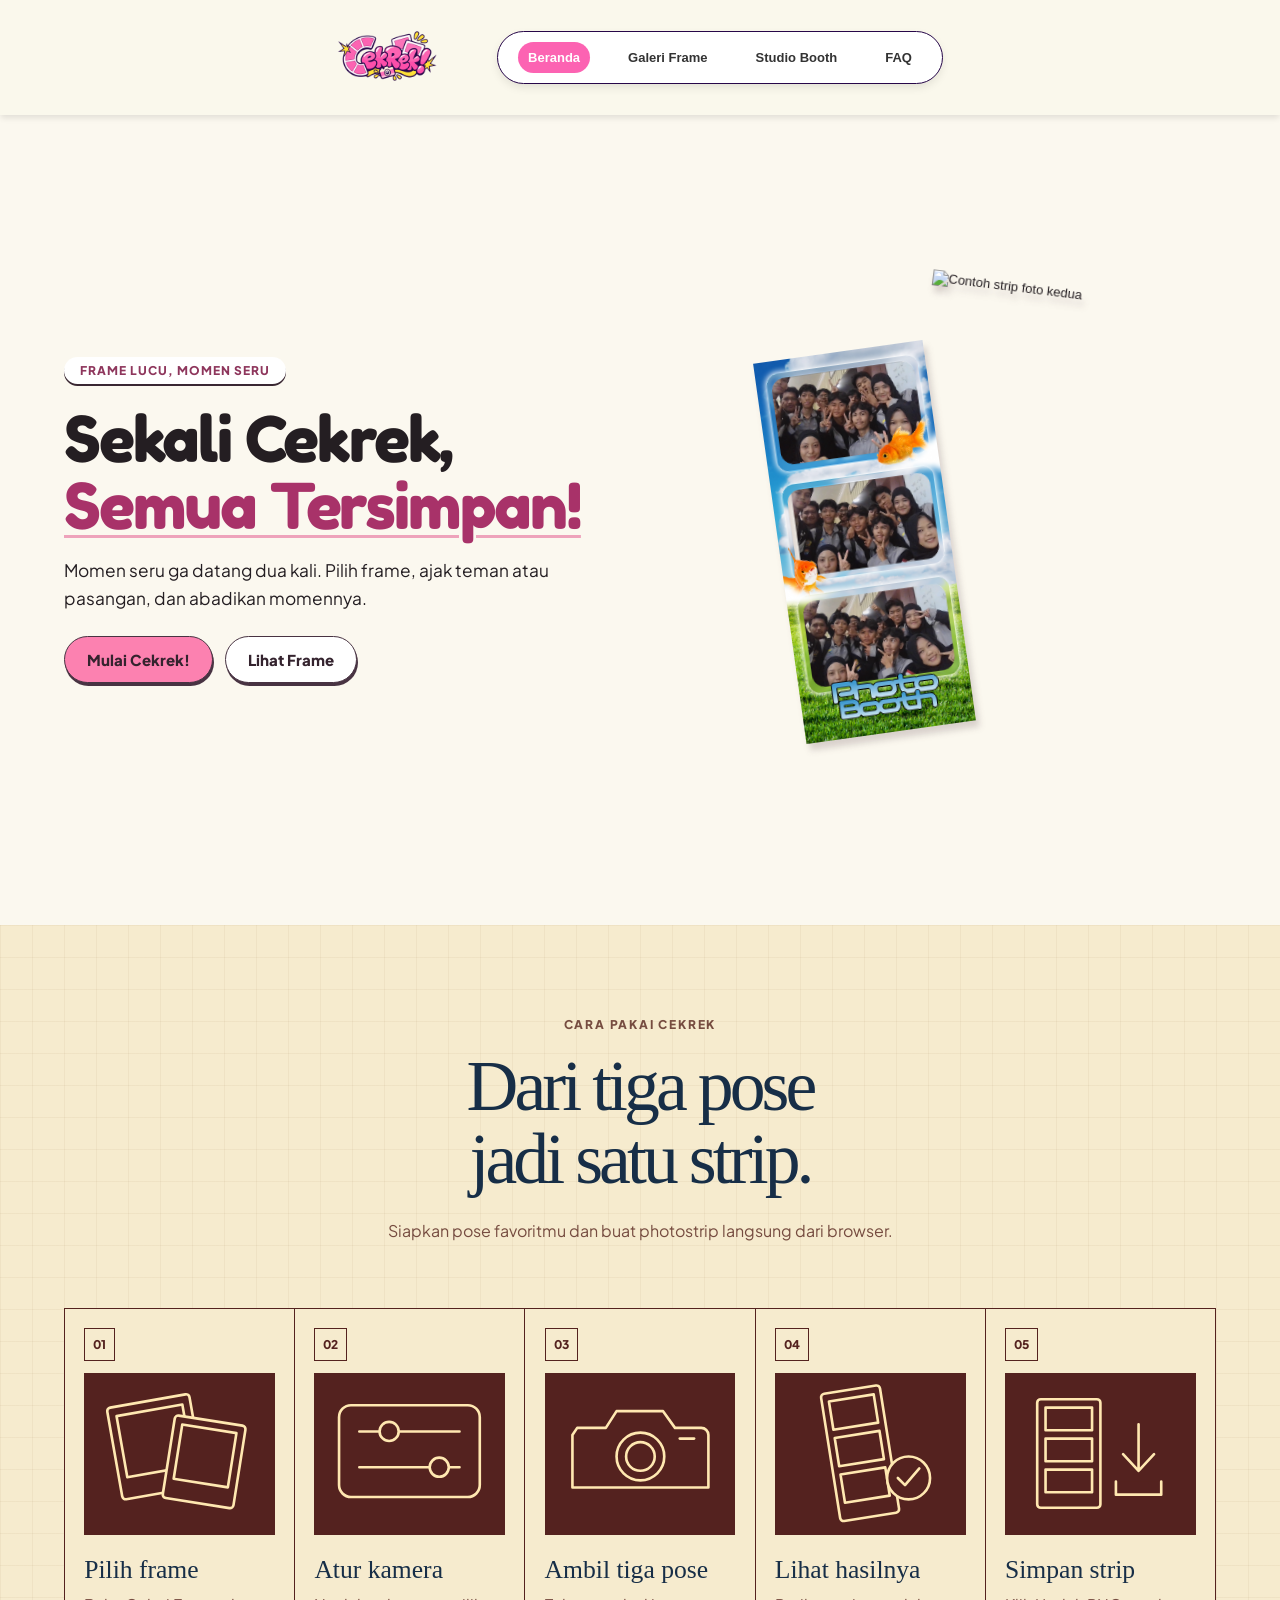
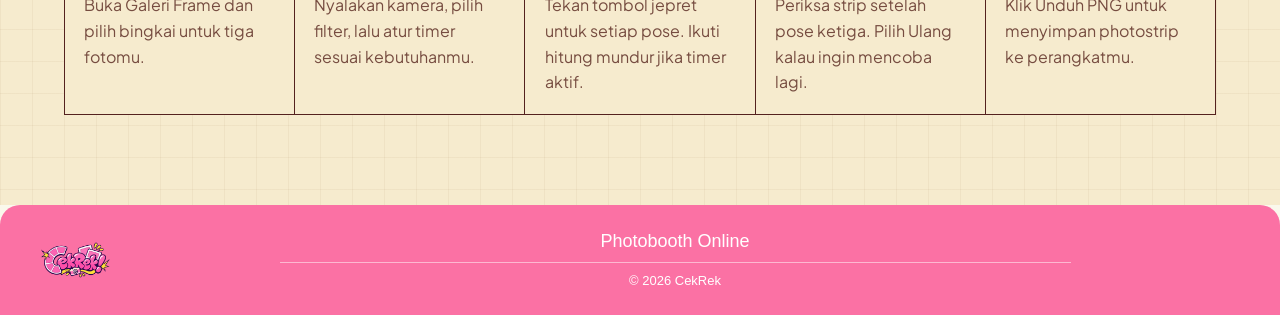
==== index.html @ af201bee "ui frame" ====
<!DOCTYPE html>
<html lang="id">
<head>
  <meta charset="UTF-8">
  <meta name="viewport" content="width=device-width, initial-scale=1">
  <title>CEKREK Studio</title>

  <link rel="stylesheet" href="css/base.css">
  <link rel="stylesheet" href="css/navbar.css">
  <link rel="stylesheet" href="css/landing.css">
  <link rel="stylesheet" href="css/panduan.css">
  <link rel="stylesheet" href="css/galeri-frame.css">
  <link rel="stylesheet" href="css/kamera.css">
  <link rel="stylesheet" href="css/faq.css">

  <script src="js/navbar.js" defer></script>
  <script src="js/galeri-frame.js" defer></script>
  <script src="js/kamera.js" defer></script>
  <script src="js/faq.js" defer></script>
  <link rel="stylesheet" href="css/navigasi.css">
  <script src="js/navigasi.js" defer></script>
</head>
<body>
  
  <!-- NAVBAR START -->
  <nav class="navbar">
    <div class="wrapper">
      <div class="logo">
        <img src="gambar/logoCekRek.png" alt="Logo CekRek">
      </div>

      <button class="menu-toggle" type="button" aria-expanded="false" aria-controls="menu-utama">Menu</button>

      <ul class="nav-menu" id="menu-utama">
        <li><a href="#beranda" class="active">Beranda</a></li>
        <li><a href="#galeri-frame">Galeri Frame</a></li>
        <li><a href="#studio">Studio Booth</a></li>
        <li><a href="#faq">FAQ</a></li>
      </ul>
    </div>
  </nav>
  <!-- NAVBAR END -->

  <!-- HERO / LANDING PAGE SECTION -->
  <div id="beranda" data-layar tabindex="-1">
  <section class="hero" aria-labelledby="judul-beranda">
    <div class="hero-salinan">
      <p class="hero-label">Frame lucu, momen seru</p>
      <h1 id="judul-beranda">Sekali Cekrek,<br><em>Semua Tersimpan!</em></h1>
      <p class="hero-deskripsi">Momen seru ga datang dua kali. Pilih frame, ajak teman atau pasangan, dan abadikan momennya.</p>
      <div class="hero-aksi">
        <a href="#galeri-frame" class="startbutton">Mulai Cekrek!</a>
        <a href="#galeri-frame" class="galeriframe">Lihat Frame</a>
      </div>
    </div>
    <div class="hero-strip">
      <img src="gambar/fotbar.png" alt="Contoh strip foto pertama">
      <img src="gambar/hasil-foto2.png" alt="Contoh strip foto kedua">
    </div>
  </section>

  <section class="panduan" aria-labelledby="judul-panduan">
    <header>
      <p class="label-panduan">Cara pakai CekRek</p>
      <h2 id="judul-panduan">Dari tiga pose<br>jadi satu strip.</h2>
      <p>Siapkan pose favoritmu dan buat photostrip langsung dari browser.</p>
    </header>
    <ol>
        <li>
          <span class="nomor-panduan" aria-hidden="true">01</span>
          <svg viewBox="0 0 160 136" aria-hidden="true" focusable="false"><g><g transform="rotate(-10 65 60)"><rect x="25" y="22" width="70" height="78" rx="3"/><rect x="32" y="30" width="56" height="52"/></g><g transform="rotate(9 104 73)"><rect x="71" y="40" width="60" height="70" rx="3"/><rect x="78" y="47" width="46" height="46"/></g></g></svg>
          <h3>Pilih frame</h3>
          <p>Buka Galeri Frame dan pilih bingkai untuk tiga fotomu.</p>
        </li>
        <li>
          <span class="nomor-panduan" aria-hidden="true">02</span>
          <svg viewBox="0 0 160 136" aria-hidden="true" focusable="false"><g><rect x="21" y="27" width="118" height="77" rx="10"/><path d="M38 49h84M38 79h84"/><circle cx="63" cy="49" r="8"/><circle cx="105" cy="79" r="8"/></g></svg>
          <h3>Atur kamera</h3>
          <p>Nyalakan kamera, pilih filter, lalu atur timer sesuai kebutuhanmu.</p>
        </li>
        <li>
          <span class="nomor-panduan" aria-hidden="true">03</span>
          <svg viewBox="0 0 160 136" aria-hidden="true" focusable="false"><g><path d="M27 46h24l9-14h39l10 14h22a6 6 0 0 1 6 6v44H23V52z"/><circle cx="80" cy="70" r="20"/><circle cx="80" cy="70" r="12"/><path d="M113 55h12"/></g></svg>
          <h3>Ambil tiga pose</h3>
          <p>Tekan tombol jepret untuk setiap pose. Ikuti hitung mundur jika timer aktif.</p>
        </li>
        <li>
          <span class="nomor-panduan" aria-hidden="true">04</span>
          <svg viewBox="0 0 160 136" aria-hidden="true" focusable="false"><g><g transform="rotate(-9 73 65)"><rect x="46" y="13" width="50" height="108" rx="3"/><path d="M52 20h38v24H52z M52 51h38v24H52z M52 82h38v24H52z"/></g><circle cx="112" cy="88" r="18"/><path d="m103 88 6 6 12-14"/></g></svg>
          <h3>Lihat hasilnya</h3>
          <p>Periksa strip setelah pose ketiga. Pilih Ulang kalau ingin mencoba lagi.</p>
        </li>
        <li>
          <span class="nomor-panduan" aria-hidden="true">05</span>
          <svg viewBox="0 0 160 136" aria-hidden="true" focusable="false"><g><rect x="27" y="22" width="53" height="91" rx="3"/><path d="M34 29h39v19H34z M34 55h39v19H34z M34 81h39v19H34z M112 43v38m-13-13 13 14 13-14 M93 91v11h38V91"/></g></svg>
          <h3>Simpan strip</h3>
          <p>Klik Unduh PNG untuk menyimpan photostrip ke perangkatmu.</p>
        </li>
    </ol>
  </section>
  </div>

  <!-- GALERI FRAME SECTION -->
      <section id="galeri-frame" data-layar tabindex="-1" hidden class="galeri-frame-section">
        <div class="container">
          <div class="header">
            <h1>Galeri Frame</h1>
            <p>Satu frame tepat bikin hasil fotomu makin berkesan, pilih dan masuk ke studio yuk!</p>
          </div>

          <div class="grid">
            <div class="card yellow active" data-frame="1" onclick="selectCard(this)">
              <span class="badge-terpilih">&#10003; Terpilih</span>
              <div class="frame-box">
                <img src="gambar/frame1.png" alt="Frame 1">
              </div>
              <div class="info">
                <div class="info-header">
                  <h3>Red Varsity Club</h3>
                  <span class="tag-populer">Populer</span>
                </div>
                <p>Nuansa merah klasik dan emblem varsity.</p>
              </div>
              <button class="btn">Pakai Frame</button>
            </div>

            <div class="card red" data-frame="2" onclick="selectCard(this)">
              <span class="badge-terpilih">&#10003; Terpilih</span>
              <div class="frame-box">
                <img src="gambar/frame2.png" alt="Frame 2">
              </div>
              <div class="info">
                <h3>Gingham Picnic</h3>
                <p>Motif kotak-kotak cokelat warm bergaya piknik yang cozy dan estetik.</p>
              </div>
              <button class="btn">Pakai Frame</button>
            </div>

            <div class="card purple" data-frame="3" onclick="selectCard(this)">
              <span class="badge-terpilih">&#10003; Terpilih</span>
              <div class="frame-box">
                <img src="gambar/frame3.png" alt="Frame 3">
              </div>
              <div class="info">
                <h3>SRIWIJAYA 2026</h3>
                <p>Strip ungu pastel dari SRIFOTON 2026</p>
              </div>
              <button class="btn">Pakai Frame</button>
            </div>

            <div class="card green" data-frame="4" onclick="selectCard(this)">
              <span class="badge-terpilih">&#10003; Terpilih</span>
              <div class="frame-box">
                <img src="gambar/frame4.png" alt="Frame 4">
              </div>
              <div class="info">
                <h3>Sunny Goldfish Booth</h3>
                <p>Gradasi biru langit cerah yang segar serta cheerful.</p>
              </div>
              <button class="btn">Pakai Frame</button>
            </div>

            <div class="card red" data-frame="5" onclick="selectCard(this)">
              <span class="badge-terpilih">&#10003; Terpilih</span>
              <div class="frame-box">
                <img src="gambar/framee5.png" alt="Frame 5">
              </div>
              <div class="info">
                <div class="info-header">
                  <h3>Velvet Leopard Strip</h3>
                </div>
                <p>Pola leopard cokelat berani dengan bingkai oval klasik untuk hasil foto bold dan standout.</p>
              </div>
              <button class="btn">Pakai Frame</button>
            </div>

            <div class="card purple" data-frame="6" onclick="selectCard(this)">
              <span class="badge-terpilih">&#10003; Terpilih</span>
              <div class="frame-box">
                <img src="gambar/framee6.png" alt="Frame 6">
              </div>
              <div class="info">
                <h3>Hibachi Mana Pastel</h3>
                <p>Aksen kuning lembut, checker tipis, dan ilustrasi karakter chibi yang manis untuk momen santai.</p>
              </div>
              <button class="btn">Pakai Frame</button>
            </div>

          </div> <!-- Penutup div.grid -->
        </div>
      </section>

  <!-- STUDIO KAMERA SECTION -->
  <main id="studio" data-layar tabindex="-1" hidden>
    <header class="studio-heading">
      <p class="label-studio">Tentang studio</p>
      <h1>Coba studio PhotoBooth</h1>
      <p>Pilih filter dan coba kamera langsung di sini.</p>
    </header>
    <header class="judul-hasil" hidden><h1>Hasil fotomu</h1></header>
    <section class="studio-card" aria-label="Studio kamera">
      <div class="studio-body">
        <div class="studio-kamera">
          <div class="area-kamera">
            <span id="status-live">STANDBY</span>
            <span class="sudut-lensa" aria-hidden="true"></span>
            <video id="kamera" aria-label="Pratinjau kamera" autoplay muted playsinline hidden></video>
            <span id="pose">Pose 1 / 3</span>
            <output id="hitung" aria-live="assertive"></output>
            <button id="nyalakan" type="button">Nyalakan Kamera</button>
          </div>
          <div class="kontrol" role="group" aria-label="Kontrol kamera">
            <div class="alat-kiri">
              <label>Filter<select id="filter"><option value="none">Original</option><option value="grayscale(1)">Monokrom</option><option value="sepia(1)">Sepia</option><option value="contrast(1.3)">Kontras</option></select></label>
              <button type="button" id="stiker" aria-pressed="false">Stiker</button>
              <button type="button" id="buka-hasil" disabled>Hasil</button>
            </div>
            <button id="jepret" type="button" aria-label="Ambil foto" title="Ambil foto" disabled></button>
            <div class="alat-kanan">
              <button id="kilat" aria-pressed="false">Flash</button>
              <label>Timer<select id="timer"><option value="0">Mati</option><option value="1">1 dtk</option><option value="3" selected>3 dtk</option><option value="5">5 dtk</option></select></label>
              <button id="cermin" aria-pressed="true">Cermin</button>
            </div>
          </div>
          <p id="pesan" role="status">Nyalakan kamera untuk mulai foto.</p>
        </div>
        <aside class="pilihan-frame">
          <p>Frame terpilih <strong id="nama-frame">Frame 1</strong></p>
          <canvas id="hasil" width="734" height="1800" role="img" aria-label="Pratinjau strip"></canvas>
          <a href="#tinjau" id="lihat-hasil" hidden>Lihat hasil</a>
          <button id="ulang" type="button" disabled>Ulang</button>
          <button id="unduh" type="button" disabled>Unduh PNG</button>
        </aside>
      </div>
    </section>
  </main>

  <!-- FAQ -->
  <section class="faq" id="faq" data-layar tabindex="-1" hidden>
    <h2>FAQ</h2>

    <div class="item">
      <button class="pertanyaan">1. Apa itu CekRek?<span class="panah"></span></button>
      <p class="jawaban">CekRek itu website photobooth online yang bikin kamu bisa foto seru langsung dari browser, tanpa perlu antre di booth. Tinggal pilih frame favoritmu, cekrek, dan hasilnya siap diunduh. Cocok buat foto bareng teman, sahabat, atau sekadar gaya sendirian!</p>
    </div>

    <div class="item">
      <button class="pertanyaan">2. Bagaimana cara menggunakan CekRek?<span class="panah"></span></button>
      <p class="jawaban">Gampang banget! Pilih frame yang kamu suka, klik tombol nyalakan kamera, lalu izinkan akses kamera di browser. Setelah itu jepret 3 foto satu per satu dengan pose terbaikmu. Kalau sudah puas, tinggal unduh hasilnya sebagai gambar PNG. Kalau kurang cocok, kamu bisa foto ulang sepuasnya!</p>
    </div>

    <div class="item">
      <button class="pertanyaan">3. Apakah CekRek gratis?<span class="panah"></span></button>
      <p class="jawaban">Gratis! Kamu bebas foto sebanyak yang kamu mau tanpa biaya apa pun dan tanpa perlu daftar akun. Jadi tidak perlu khawatir soal kuota jepretan, silakan berkreasi sepuasnya!</p>
    </div>

    <div class="item">
      <button class="pertanyaan">4. Apakah saya perlu menginstal aplikasi untuk menggunakan CekRek?<span class="panah"></span></button>
      <p class="jawaban">Gak perlu sama sekali! CekRek langsung jalan lewat browser di laptop maupun HP, jadi tinggal buka websitenya dan langsung foto. Hemat memori dan praktis! Pastikan saja kameramu aktif dan browsernya mengizinkan akses kamera.</p>
    </div>
  </section>
  <!-- FAQ END -->

  <!-- FOOTER -->
  <footer class="footer">
    <img src="gambar/logoCekRek.png" alt="Logo CekRek" class="footer-logo">
    <div class="tengah">
      <p class="tagline">Photobooth Online</p>
      <hr>
      <p class="copy">&copy; 2026 CekRek</p>
    </div>
  </footer>

</body>
</html>
---- css/base.css ----
@font-face { font-family: Fredoka; src: url('../assets/fredoka-one.ttf'); }
@font-face { font-family: Jakarta; src: url('../assets/jakarta-400.ttf'); }
@font-face { font-family: Jakarta; src: url('../assets/jakarta-800.ttf'); font-weight: 800; }

:root {
  --font-sans: "Plus Jakarta Sans", sans-serif;  
  --font-display: "Fredoka", cursive;            
  --color-cream: #faf8ec;                      
  --color-pink: #fb71a4;                        
  --color-pink-dark: #e8508a;                    
  --color-pink-soft: #fff0f6;                    
  --color-plum: #7a3e53;                        
  --color-ink: #222222;                          
  --color-white: #ffffff;
  --color-yellow: #f5da69;
}

* { box-sizing: border-box; }
body { margin: 0; background: var(--color-cream); color: #222; font-family: Jakarta, Arial, sans-serif; }
---- css/navbar.css ----
* {
    margin: 0;
    padding: 0;
    box-sizing: border-box;
    font-family: 'Plus Jakarta Sans', sans-serif;
    font-size: 13px;
}
html {
    scroll-behavior: smooth;
}

body {
    width: 100%;
}

.wrapper {
    max-width: 1100px;
    margin: 0 auto;
    display: flex;
    justify-content: center;
    align-items: center;
    padding-left: 20px;
    padding-right: 20px;
}

.navbar {
    width: 100%;
    background-color: var(--color-cream);
    position: sticky;
    top: 0;
    z-index: 1000;
    box-shadow: 0px 4px 6px -1px rgba(0,0,0,0.1);
    padding: 6px 0;
}

.logo img {
    width: 100px;
    height: auto;
    object-fit: contain;
}

.nav-menu {
    display: flex;
    list-style: none;
    align-items: center;
    gap: 28px;
    background-color: #ffffff;
    padding: 10px 20px;
    margin-left: 60px;
    border-radius: 50px;
    box-shadow: 0px 4px 10px -1px rgba(0,0,0,0.1);
    border: 1px solid #270749;
}

.nav-menu li a {
    text-decoration: none;
    color: #333;
    font-weight: bold;
    white-space: nowrap;
    display: inline-block;
    text-align: center;
    padding: 8px 10px;
    border-radius: 50px;
    background-color: transparent;
    transition: background-color 0.3s ease, color 0.3s ease;
}

.nav-menu li a:hover {
    background-color: #fdd5db;
    color: #fc63b2;
}

.nav-menu li a.active {
    background-color: #fc63b2;
    color: #ffffff;
}
.menu-toggle {
    display: none;
    cursor: pointer;
    font-weight: bold;
    color: #333;
    background-color: #ffffff;
    padding: 10px 20px;
    border-radius: 50px;
    box-shadow: 0px 4px 10px -1px rgba(0,0,0,0.1);
    border: 1px solid #270749;
}

@media screen and (max-width: 850px) {
    .menu-toggle {
        display: block;
    }

    .nav-menu {
        display: none;
        flex-direction: column;
        position: absolute;
        top: 100%;
        width: 100%;
        background-color: #FAF8EC;
        padding: 20px;
        margin-left: 0;
        box-shadow: 0px 4px 10px -1px rgba(0,0,0,0.1);
        text-align: center;
        gap: 15px;
    }

    .nav-menu.active {
        display: flex;
    }
}
---- css/landing.css ----
.hero {
  display: grid;
  grid-template-columns: minmax(0, 1.25fr) minmax(0, 1fr);
  align-items: center;
  gap: clamp(20px, 3vw, 52px);
  min-height: calc(100svh - 90px);
  padding: clamp(32px, 5vw, 72px) max(5vw, calc((100% - 1280px) / 2));
  background: #fbf8ef;
  color: #241e22;
  overflow: hidden;
}
.hero-label {
  display: inline-block;
  padding: 6px 16px;
  background: white;
  color: #8e365c;
  border-radius: 20px;
  box-shadow: 0 2px #392732;
  font: 800 12px Jakarta, sans-serif;
  text-transform: uppercase;
  letter-spacing: 1px;
}
#judul-beranda {
  margin: 22px 0 16px;
  font: 400 clamp(38px, 4.9vw, 76px)/1.08 Fredoka, sans-serif;
  letter-spacing: -.035em;
}
#judul-beranda em {
  font: inherit;
  color: #a83269;
  text-decoration: underline #eea3bb 3px;
  text-underline-offset: .1em;
}
.hero-deskripsi { max-width: 41ch; font: 400 clamp(16px, 1.35vw, 20px)/1.6 Jakarta, sans-serif; }
.hero-aksi { display: flex; flex-wrap: wrap; gap: 12px; margin-top: 24px; }
.hero-aksi a {
  text-decoration: none; color: #34232e; font: 800 15px Jakarta, sans-serif;
  padding: 13px 22px; background: white; border: 1px solid #483342;
  border-radius: 24px; box-shadow: 1px 3px #483342;
}
.hero-aksi .startbutton { background: #fc81b0; }
.hero-aksi a:hover { transform: translateY(-2px); }
.hero-strip { position: relative; width: 100%; height: clamp(330px, 39vw, 550px); }
.hero-strip img {
  position: absolute; object-fit: contain;
  filter: drop-shadow(3px 7px 3px #47283730);
}
.hero-strip img:first-child { width: 52%; height: 77%; top: 16%; left: 3%; transform: rotate(-8deg); }
.hero-strip img:last-child { width: 58%; height: 94%; top: 3%; left: 37%; transform: rotate(7deg); }
@media (max-width: 720px) {
  .hero { grid-template-columns: 1fr; min-height: auto; padding: 36px 6vw 28px; }
  .hero-strip { justify-self: center; max-width: 390px; height: clamp(265px, 68vw, 350px); }
}
---- css/panduan.css ----
.panduan {
    --kertas: #f6ebce;
    --tinta: #54221f;

    color: #172e47;
    background-color: var(--kertas);
    background-image:
        linear-gradient(#82633010 1px, transparent 1px),
        linear-gradient(90deg, #82633010 1px, transparent 1px);
    background-size: 32px 32px;
    padding: clamp(48px, 7vw, 100px) max(5vw, calc((100% - 1320px) / 2));
}

.panduan header {
    max-width: 670px;
    margin: 0 auto clamp(36px, 5vw, 72px);
    text-align: center;
}

.panduan p {
    font: 400 16px/1.6 Jakarta, sans-serif;
    color: #764c40;
}

.panduan .label-panduan {
    font-size: 12px;
    font-weight: 800;
    letter-spacing: .15em;
    text-transform: uppercase;
}

.panduan h2,
.panduan h3 {
    font-family: Georgia, serif;
    font-weight: 400;
}

.panduan h2 {
    font-size: clamp(44px, 5.6vw, 84px);
    line-height: 1.02;
    letter-spacing: -.055em;
    margin: 16px 0 22px;
}

.panduan ol {
    list-style: none;
    display: grid;
    grid-template-columns: repeat(5, minmax(0, 1fr));
    gap: 1px;
    border: 1px solid var(--tinta);
    background: var(--tinta);
}

.panduan li {
    min-width: 0;
    padding: clamp(14px, 1.5vw, 24px);
    background: var(--kertas);
}

.nomor-panduan {
    display: inline-block;
    padding: 8px;
    border: 1px solid var(--tinta);
    color: var(--tinta);
    font: 800 12px Jakarta, sans-serif;
}

.panduan svg {
    display: block;
    width: 100%;
    margin: 12px 0 20px;
    background: var(--tinta);
}

.panduan svg g {
    fill: var(--tinta);
    stroke: #ffe8b1;
    stroke-width: 2.2;
    stroke-linejoin: round;
    stroke-linecap: round;
}

.panduan h3 {
    font-size: clamp(22px, 2vw, 30px);
    line-height: 1.15;
    margin-bottom: 8px;
}


/* ========================================
   RESPONSIVE TABLET
======================================== */

@media (max-width: 900px) {
    .panduan ol {
        grid-template-columns: repeat(2, minmax(0, 1fr));
        background: transparent;
        border: 0;
        gap: 12px;
    }

    .panduan li {
        border: 1px solid var(--tinta);
    }
}


/* ========================================
   RESPONSIVE MOBILE
======================================== */

@media (max-width: 540px) {
    .panduan ol {
        grid-template-columns: 1fr;
    }

    .panduan li {
        display: grid;
        grid-template-columns: 84px 1fr;
        column-gap: 15px;
        align-content: start;
    }

    .panduan svg {
        grid-column: 1;
        grid-row: 1 / 4;
        align-self: center;
        margin: 0;
    }

    .panduan li > :not(svg) {
        grid-column: 2;
    }

    .nomor-panduan {
        justify-self: start;
        margin-bottom: 6px;
        padding: 3px 6px;
    }
}
---- css/galeri-frame.css ----
.galeri-frame-section {
  background-color: #f8f9fa;
  padding: 40px 20px;
  margin-top: 50px;
  border-top: 2px dashed #ddd;
  font-family: 'Plus Jakarta Sans', 'Inter', system-ui, -apple-system, sans-serif;
}

.galeri-frame-section .container {
  max-width: 1200px;
  margin: 0 auto;
  background: #ffffff;
  padding: 24px;
  border-radius: 16px;
  position: relative;
  text-align: left;
}

.galeri-frame-section .header h1 {
  font-size: 24px;
  margin-bottom: 8px;
  color: #111;
  font-family: 'Plus Jakarta Sans', 'Inter', system-ui, -apple-system, sans-serif;
  font-weight: 800;
  letter-spacing: -0.02em;
}

.galeri-frame-section .header p {
  color: #666;
  margin-bottom: 24px;
  font-size: 14px;
  font-family: 'Plus Jakarta Sans', 'Inter', system-ui, -apple-system, sans-serif;
  font-weight: 400;
}

.galeri-frame-section .grid {
  display: grid;
  grid-template-columns: repeat(auto-fit, minmax(240px, 1fr));
  gap: 20px;
}

.galeri-frame-section .card {
  border-radius: 16px;
  padding: 16px;
  position: relative;
  display: flex;
  flex-direction: column;
  align-items: center;
  border: 2px solid transparent;
  transition: all 0.2s ease;
}

.galeri-frame-section .card.yellow { background-color: #fffde7; }
.galeri-frame-section .card.purple { background-color: #f3e5f5; }
.galeri-frame-section .card.green  { background-color: #e8f5e9; }
.galeri-frame-section .card.red    { background-color: #ffe1ca; }

.galeri-frame-section .card.active {
  border-color: #fbc02d;
}

.galeri-frame-section .badge-terpilih {
  position: absolute;
  top: 12px;
  left: 12px;
  background: #fbc02d;
  color: #000;
  font-size: 11px;
  font-weight: 700;
  font-family: 'Plus Jakarta Sans', 'Inter', system-ui, -apple-system, sans-serif;
  padding: 4px 8px;
  border-radius: 12px;
  display: none;
}

.galeri-frame-section .card.active .badge-terpilih {
  display: block;
}

.galeri-frame-section .frame-box {
  width: 140px;
  height: 180px;
  background: #fff;
  border-radius: 8px;
  box-shadow: 0 4px 10px rgba(0,0,0,0.1);
  margin: 30px 0 20px 0;
  padding: 10px;
  display: flex;
  flex-direction: column;
  align-items: center;
  justify-content: center;
}

.galeri-frame-section .frame-box img {
  width: 100%;
  height: 100%;
  object-fit: contain;
  display: block;
}

.galeri-frame-section .preview-grid-2x2 {
  display: grid;
  grid-template-columns: 1fr 1fr;
  gap: 4px;
  width: 100%;
  height: 100%;
  font-family: 'Plus Jakarta Sans', 'Inter', system-ui, -apple-system, sans-serif;
}
.galeri-frame-section .preview-grid-2x2 div {
  background: #222;
  color: #fff;
  display: flex;
  align-items: center;
  justify-content: center;
  font-size: 12px;
  border-radius: 2px;
}

.galeri-frame-section .preview-grid-2cut {
  display: flex;
  flex-direction: column;
  gap: 6px;
  width: 100%;
  height: 100%;
  font-family: 'Plus Jakarta Sans', 'Inter', system-ui, -apple-system, sans-serif;
}
.galeri-frame-section .preview-grid-2cut div {
  background: #222;
  color: #fff;
  flex: 1;
  display: flex;
  align-items: center;
  justify-content: center;
  font-size: 10px;
  border-radius: 2px;
}

.galeri-frame-section .preview-grid-strip {
  display: flex;
  flex-direction: column;
  gap: 3px;
  width: 70%;
  height: 100%;
  font-family: 'Plus Jakarta Sans', 'Inter', system-ui, -apple-system, sans-serif;
}
.galeri-frame-section .preview-grid-strip div {
  background: #222;
  color: #fff;
  flex: 1;
  display: flex;
  align-items: center;
  justify-content: center;
  font-size: 10px;
  border-radius: 2px;
}

.galeri-frame-section .preview-grid-1cut {
  width: 100%;
  height: 100%;
  background: #222;
  color: #fff;
  display: flex;
  align-items: center;
  justify-content: center;
  font-size: 12px;
  border-radius: 2px;
  font-family: 'Plus Jakarta Sans', 'Inter', system-ui, -apple-system, sans-serif;
}

.galeri-frame-section .info {
  width: 100%;
  margin-bottom: 16px;
}

.galeri-frame-section .info-header {
  display: flex;
  justify-content: space-between;
  align-items: center;
}

.galeri-frame-section .info h3 {
  font-size: 16px;
  color: #111;
  margin: 0;
  font-family: 'Plus Jakarta Sans', 'Inter', system-ui, -apple-system, sans-serif;
  font-weight: 700;
}

.galeri-frame-section .tag-populer {
  background: #fff3cd;
  color: #856404;
  font-size: 10px;
  padding: 2px 6px;
  border-radius: 4px;
  font-weight: 700;
  font-family: 'Plus Jakarta Sans', 'Inter', system-ui, -apple-system, sans-serif;
}

.galeri-frame-section .info p {
  font-size: 12px;
  color: #666;
  margin: 4px 0 0 0;
  font-family: 'Plus Jakarta Sans', 'Inter', system-ui, -apple-system, sans-serif;
  font-weight: 400;
}

.galeri-frame-section .btn {
  width: 100%;
  padding: 10px 0;
  border-radius: 20px;
  border: 1px solid #ccc;
  background: #fff;
  font-weight: 700;
  cursor: pointer;
  font-size: 13px;
  color: #111;
  font-family: 'Plus Jakarta Sans', 'Inter', system-ui, -apple-system, sans-serif;
}

.galeri-frame-section .card.active .btn {
  background: #fbc02d;
  border-color: #fbc02d;
  color: #000;
}
---- css/kamera.css ----
#studio {
    padding: 26px clamp(14px, 4vw, 64px) 48px;
    color: #48283a;
    background: repeating-linear-gradient(
        90deg,
        var(--color-cream, #faf8ec) 0 28px,
        #f3efd9 28px 56px
    );
    font-family: Jakarta, sans-serif;
}

#studio :is(button, select, label, a) {
    font-family: inherit;
}

#studio button:enabled,
#studio select {
    cursor: pointer;
}

.studio-heading,
.judul-hasil {
    text-align: center;
    margin-bottom: 22px;
}

.studio-heading h1,
.judul-hasil h1 {
    font: 400 clamp(26px, 4vw, 40px) Fredoka, sans-serif;
}

.studio-card {
    max-width: 1280px;
    margin: auto;
}

.studio-body {
    display: grid;
    grid-template-columns: minmax(0, 1fr) clamp(265px, 25vw, 330px);
    gap: 24px;
    align-items: start;
}

.studio-kamera,
.pilihan-frame {
    background: white;
    border: 2px solid #efdfd7;
    border-radius: 26px;
    padding: clamp(14px, 2vw, 24px);
    box-shadow: 0 6px 0 #efdcd2;
}

.area-kamera {
    position: relative;
    isolation: isolate;
    display: grid;
    place-content: center;
    justify-items: center;
    overflow: hidden;
    aspect-ratio: 16 / 10;
    border-radius: 18px;
    background: #d3cecd;
}

.kamera-idle {
    width: clamp(60px, 14vw, 155px);
    max-height: 16vh;
    object-fit: contain;
    margin-bottom: 12px;
}

#kamera {
    position: absolute;
    inset: 0;
    width: 100%;
    height: 100%;
    object-fit: cover;
    transform: scaleX(-1);
}

#pose {
    position: absolute;
    left: 12px;
    top: 12px;
    color: white;
    background: #462c37;
    border-radius: 20px;
    padding: 6px 12px;
    font-weight: bold;
}

#hitung {
    position: absolute;
    inset: 0;
    display: grid;
    place-items: center;
    color: white;
    text-shadow: 0 2px 12px #422;
    font: 400 clamp(48px, 10vw, 110px) Fredoka, sans-serif;
    pointer-events: none;
}

.area-kamera.flash::after {
    content: '';
    position: absolute;
    inset: 0;
    background: white;
    pointer-events: none;
}

#nyalakan {
    position: relative;
    padding: 12px 22px;
    border-radius: 28px;
    border: 2px solid white;
    background: #ae315e;
    color: white;
    font-weight: 800;
}

.kontrol {
    display: flex;
    justify-content: center;
    flex-wrap: wrap;
    gap: 10px;
    align-items: center;
    margin: 18px auto 12px;
}

.kontrol label {
    display: grid;
    gap: 3px;
    color: #77374f;
    font-size: 12px;
    font-weight: bold;
}

.kontrol select,
.kontrol button,
.pilihan-frame button {
    border: 1px solid #dabec8;
    background: #fffaf7;
    color: #4f293b;
    border-radius: 12px;
    padding: 9px 10px;
}

.kontrol [aria-pressed="true"] {
    background: #ffe4ef;
    border: 2px solid #b63867;
}

#jepret {
    width: 62px;
    height: 62px;
    padding: 0;
    background: #f45e99;
    border: 5px solid white;
    border-radius: 50%;
    box-shadow: 0 0 0 2px #d04a80;
}

#studio button:disabled {
    opacity: .5;
}

#pesan {
    text-align: center;
    color: #774359;
}

.pilihan-frame {
    display: grid;
    grid-template-columns: 1fr 1fr;
    gap: 12px;
}

.pilihan-frame :is(h2, p, canvas, a) {
    grid-column: 1 / -1;
}

.pilihan-frame h2 {
    font: 400 24px Fredoka, sans-serif;
}

#nama-frame {
    color: #943454;
}

#hasil {
    justify-self: center;
    height: 165px;
    max-width: 100%;
    object-fit: contain;
}

@media (max-width: 850px) {
    .studio-body {
        grid-template-columns: 1fr;
    }

    .studio-kamera,
    .pilihan-frame {
        min-width: 0;
    }
}


/* ========================================
   VIEWFINDER DAN KONTROL KAMERA
======================================== */

.studio-kamera {
    padding: 0;
    border: 0;
    box-shadow: none;
    background: transparent;
}

.area-kamera {
    aspect-ratio: 16 / 9;
    border: 4px solid white;
    border-radius: 32px;
    background: #d3cecd;
    box-shadow: 0 15px 35px #0000000f;
}

#nyalakan {
    background: #f3649c;
    padding: 16px 30px;
}

#status-live,
#pose {
    position: absolute;
    z-index: 1;
    top: 23px;
    padding: 6px 12px;
    border-radius: 22px;
    color: white;
    font-weight: bold;
}

#status-live {
    left: 23px;
    background: #0009;
}

#pose {
    left: auto;
    right: 23px;
    background: #a93865;
}

.sudut-lensa {
    position: absolute;
    z-index: 1;
    inset: 15px;
    pointer-events: none;

    --garis: linear-gradient(white, white);

    background:
        var(--garis) left top,
        var(--garis) right top,
        var(--garis) left bottom,
        var(--garis) right bottom,
        var(--garis) left top,
        var(--garis) right top,
        var(--garis) left bottom,
        var(--garis) right bottom;

    background-size:
        23px 3px,
        23px 3px,
        23px 3px,
        23px 3px,
        3px 23px,
        3px 23px,
        3px 23px,
        3px 23px;

    background-repeat: no-repeat;
}

.kontrol {
    display: grid;
    grid-template-columns: 1fr 82px 1fr;
    gap: 12px;
}

.alat-kiri,
.alat-kanan {
    display: flex;
    align-items: center;
    gap: 6px;
    flex-wrap: wrap;
}

.alat-kanan {
    justify-content: flex-end;
}

.alat-kiri > *,
.alat-kanan > * {
    text-align: center;
}

.alat-kiri > button,
.alat-kiri > label {
    display: grid;
    align-content: center;
    min-height: 58px;
    background: white;
    padding: 6px;
    border: 2px solid #f69abe;
    border-radius: 16px;
    box-shadow: 0 3px #f69abe;
}

.kontrol select {
    padding: 3px;
    font-size: 12px;
}

.alat-kanan button,
.alat-kanan label {
    border-radius: 50%;
    width: 54px;
    height: 54px;
    display: grid;
    align-content: center;
    justify-content: center;
    font-size: 11px;
}

.alat-kanan label {
    border: 1px solid #dabec8;
    background: white;
}

.alat-kanan select {
    border: 0;
    padding: 0;
    background: transparent;
}

#jepret {
    width: 78px;
    height: 78px;
    justify-self: center;
    outline: 2px dashed white;
    outline-offset: -12px;
}

@media (max-width: 650px) {
    .area-kamera {
        aspect-ratio: 4 / 3;
        border-radius: 24px;
    }

    .kontrol {
        grid-template-columns: 1fr;
        justify-items: center;
    }

    #jepret {
        grid-row: 1;
    }

    .alat-kiri,
    .alat-kanan {
        justify-content: center;
    }
}


/* ========================================
   STUDIO HEADING DAN LAYOUT
======================================== */

.studio-heading {
    max-width: 1280px;
    margin: 0 auto 24px;
    text-align: left;
}

.studio-heading .label-studio {
    font-weight: 800;
    text-transform: uppercase;
    letter-spacing: 2px;
    color: #854359;
}

.studio-heading h1 {
    margin: 8px 0;
    color: #241e22;
}

.studio-heading p {
    color: #854359;
}

.studio-card {
    border: 2px solid #272024;
    border-radius: 28px;
    background: white;
    padding: clamp(14px, 2.5vw, 34px);
}

.studio-body {
    grid-template-columns: minmax(0, 1.65fr) minmax(0, 1fr);
    align-items: center;
    gap: clamp(16px, 2vw, 28px);
}


/* ========================================
   FRAME DAN HASIL FOTO
======================================== */

.pilihan-frame {
    border: 0;
    padding: 0;
    box-shadow: none;
}

.pilihan-frame p,
#pesan {
    padding: 12px 20px;
    border-radius: 14px;
    background: #ffedf4;
    color: #984364;
    text-align: left;
}

#nama-frame {
    display: block;
    font: 400 28px Fredoka, sans-serif;
}

#hasil {
    height: clamp(190px, 19vw, 260px);
}

.pilihan-frame button {
    min-height: 48px;
    font-weight: 800;
}


/* ========================================
   PENYESUAIAN TAMPILAN KAMERA
======================================== */

.area-kamera {
    background: #f3eee5;
    border: 0;
    box-shadow: none;
}

.kontrol {
    background: #faf8ef;
    border-radius: 18px;
    padding: 12px;
    margin: 12px 0;
}

.alat-kiri,
.alat-kanan {
    min-width: 0;
}

.alat-kiri button::before {
    display: block;
    font-size: 20px;
}

#stiker::before {
    content: '✧';
}

#buka-hasil::before {
    content: '▧';
}


/* ========================================
   RESPONSIVE DESIGN
======================================== */

@media (max-width: 980px) {
    .studio-body {
        grid-template-columns: minmax(0, 1fr);
    }
}

@media (max-width: 650px) {
    .kontrol {
        grid-template-columns: repeat(2, minmax(0, 1fr));
    }

    #jepret {
        grid-column: 1 / -1;
    }

    .alat-kiri,
    .alat-kanan {
        justify-content: center;
    }
}

@media (max-width: 480px) {
    .kontrol {
        grid-template-columns: minmax(0, 1fr);
    }
}
---- css/faq.css ----
/* ---------- FAQ ---------- */
.faq {
  max-width: 980px;
  margin: 0 auto;
  padding: 40px 20px;
}

.faq h2 {
  font-family: var(--font-sans);
  font-size: 40px;
  margin: 0 0 24px;
  padding: 0;
  border: none;
  color: var(--color-ink);
}

.item {
  background: white;
  border: 1px solid var(--color-ink);
  border-radius: 40px;
  margin-bottom: 16px;
  overflow: hidden;
}

.pertanyaan {
  width: 100%;
  display: flex;
  justify-content: space-between;
  align-items: center;
  gap: 12px;
  padding: 20px 28px;
  background: white;
  border: none;
  font-family: var(--font-sans);
  font-weight: 700;
  font-size: 18px;
  color: var(--color-ink);
  text-align: left;
  cursor: pointer;
}

.jawaban {
  display: none;
  margin: 0;
  padding: 16px 28px 20px;
  border-top: 1px solid var(--color-ink);
  background: white;
  font-size: 15px;
}

.panah {
  width: 12px;
  height: 12px;
  border-right: 3px solid var(--color-ink);
  border-bottom: 3px solid var(--color-ink);
  transform: rotate(45deg);
  margin-right: 6px;
  flex-shrink: 0;
}

/* saat dibuka */
.item.buka .pertanyaan { background: var(--color-pink); }
.item.buka .jawaban    { display: block; }
.item.buka .panah {
  transform: rotate(-135deg);
  margin-top: 6px;
}

/* ---------- FOOTER ---------- */
.footer {
  background: var(--color-pink);
  border-radius: 20px 20px 0 0;
  display: flex;
  align-items: center;
  padding: 20px 40px;
  color: white;
  text-align: center;
}

.footer-logo { height: 70px; }
.tengah  { flex: 1; }
.tagline { margin: 0 0 10px; font-size: 18px; }
.copy    { margin: 10px 0 0; font-size: 13px; }

.footer hr {
  width: 70%;
  margin: 0 auto;
  border: none;
  border-top: 1px solid rgba(255, 255, 255, 0.5);
}

/* tampilan HP */
@media (max-width: 600px) {
  .footer { flex-direction: column; gap: 12px; padding: 16px; }
  .pertanyaan { padding: 16px 20px; font-size: 16px; }
  .jawaban { padding: 14px 20px 18px; }
}
---- css/navigasi.css ----
[hidden] { display: none !important; }

[data-layar]:focus { outline: none; }

@media (prefers-reduced-motion: no-preference) {
  [data-layar]:not([hidden]) { animation: masuk-layar 220ms ease-out; }
  @keyframes masuk-layar {
    from { opacity: 0; transform: translateY(6px); }
    to { opacity: 1; transform: translateY(0); }
  }
}

#studio #lihat-hasil {
  grid-column: 1 / -1;
  justify-self: center;
  color: #82405a;
  font-weight: 700;
}

#studio.mode-hasil .studio-kamera,
#studio.mode-hasil .studio-bar,
#studio.mode-hasil #lihat-hasil { display: none; }

#studio.mode-hasil .studio-body { display: block; }
#studio.mode-hasil .studio-card,
#studio .judul-hasil { max-width: 520px; margin-inline: auto; }
#studio .judul-hasil h1 { margin-bottom: 16px; font: 400 32px Fredoka, sans-serif; }
#studio.mode-hasil #hasil { height: clamp(240px, 48svh, 560px); }
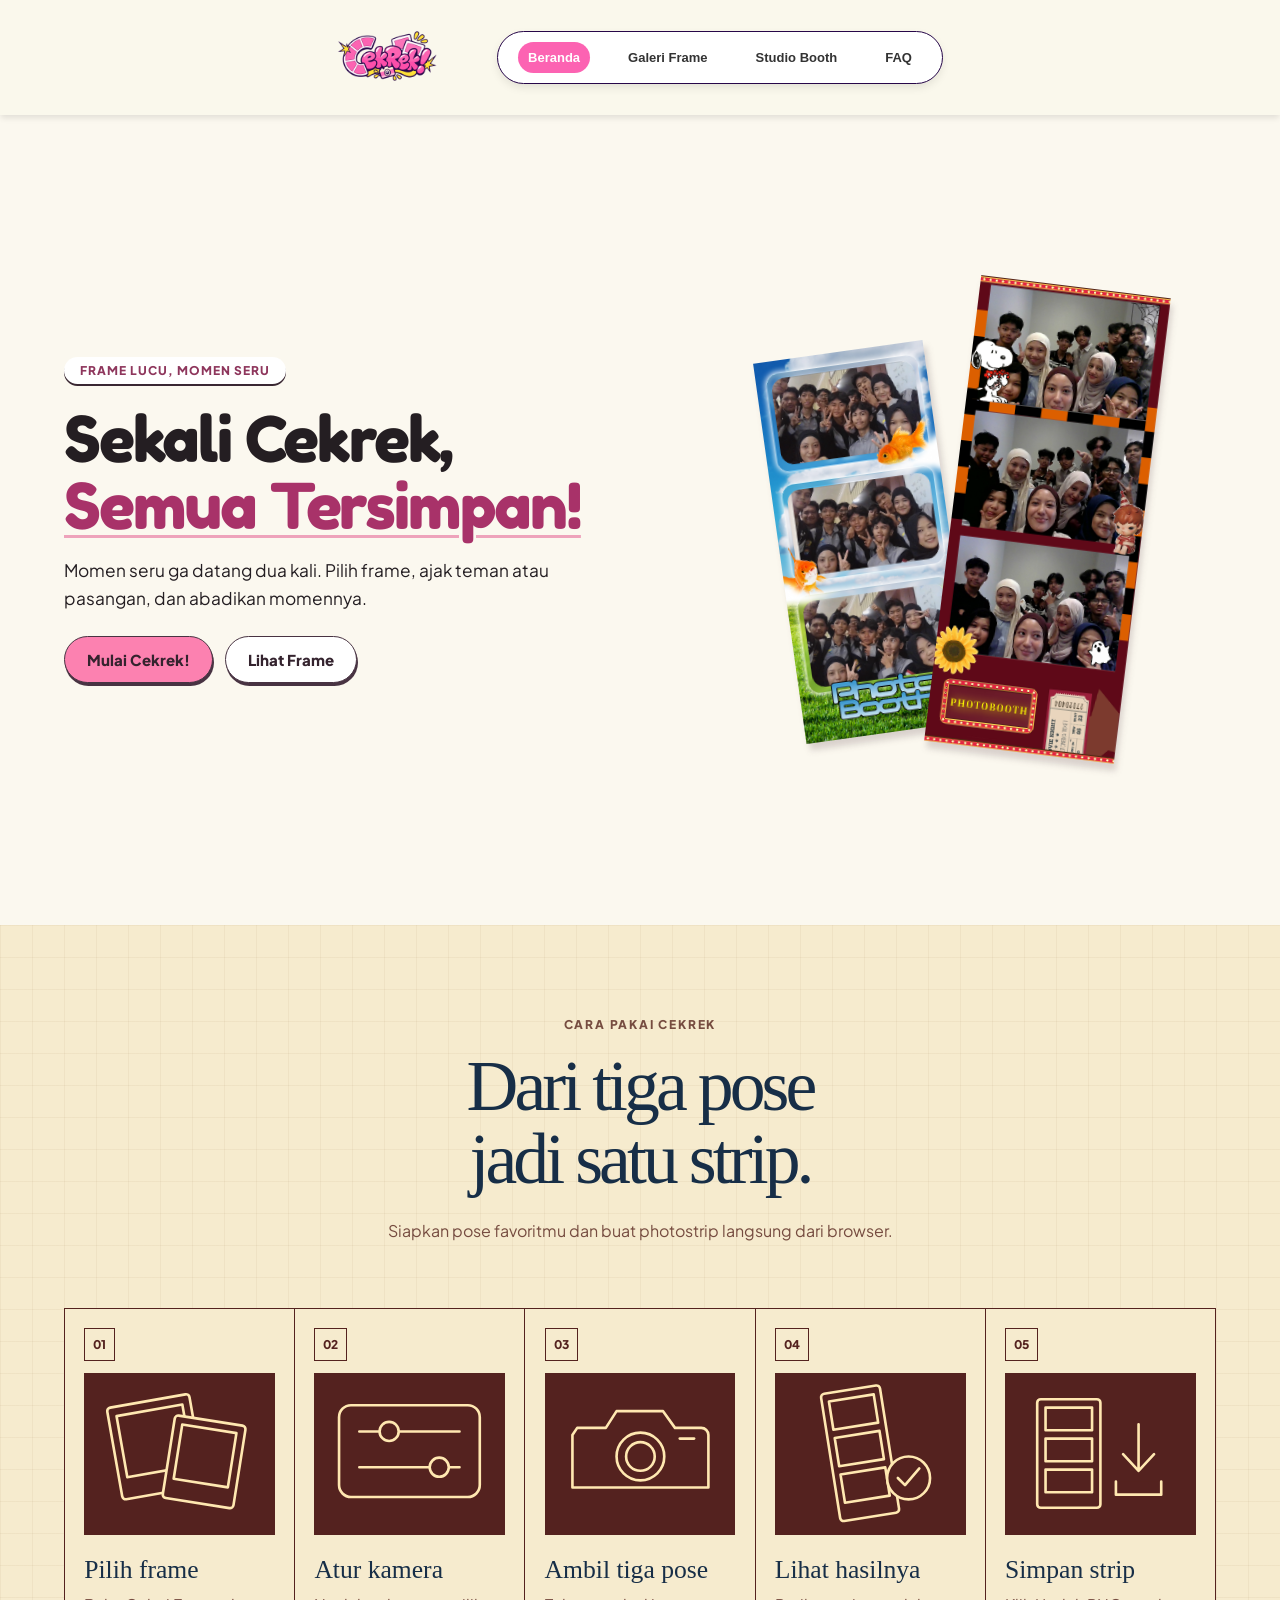
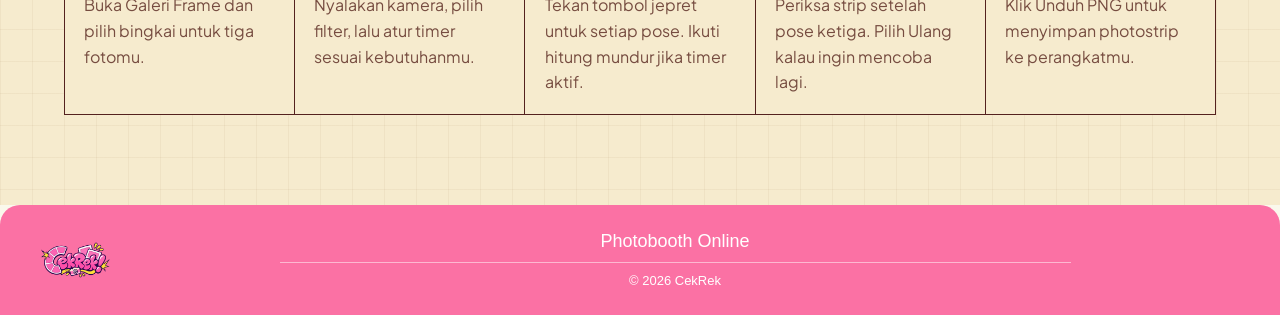
==== commit 3535b881: "srifoton frame" ====
--- a/index.html
+++ b/index.html
@@ -142,7 +142,7 @@
                 <img src="gambar/frame3.png" alt="Frame 3">
               </div>
               <div class="info">
-                <h3>SRIWIJAYA 2026</h3>
+                <h3>SRIFOTON 2026</h3>
                 <p>Strip ungu pastel dari SRIFOTON 2026</p>
               </div>
               <button class="btn">Pakai Frame</button>
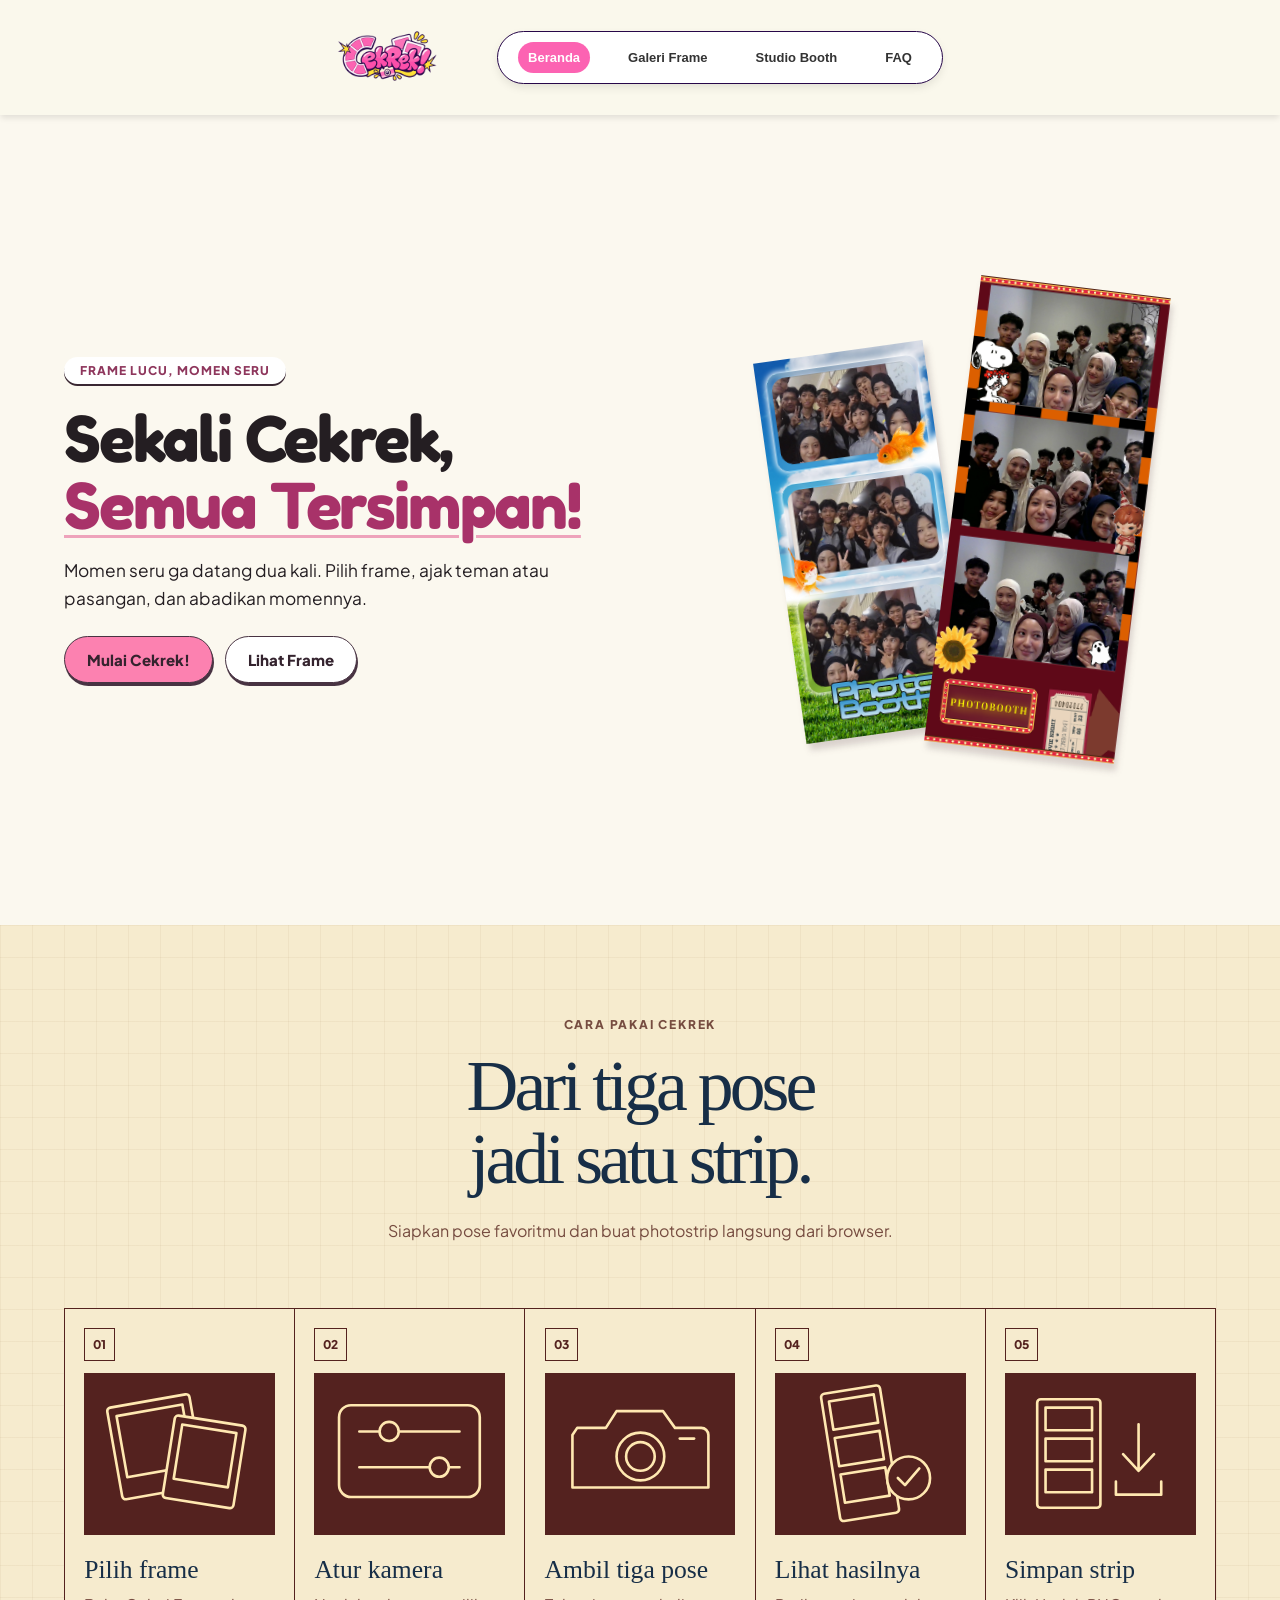
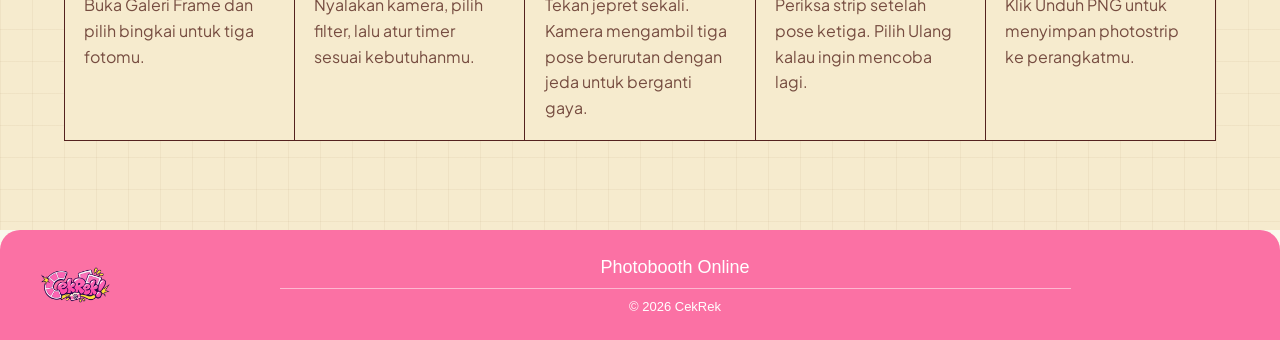
==== commit 89ea5b7d: "ui kameraawoei" ====
--- a/index.html
+++ b/index.html
@@ -82,7 +82,7 @@
           <span class="nomor-panduan" aria-hidden="true">03</span>
           <svg viewBox="0 0 160 136" aria-hidden="true" focusable="false"><g><path d="M27 46h24l9-14h39l10 14h22a6 6 0 0 1 6 6v44H23V52z"/><circle cx="80" cy="70" r="20"/><circle cx="80" cy="70" r="12"/><path d="M113 55h12"/></g></svg>
           <h3>Ambil tiga pose</h3>
-          <p>Tekan tombol jepret untuk setiap pose. Ikuti hitung mundur jika timer aktif.</p>
+          <p>Tekan jepret sekali. Kamera mengambil tiga pose berurutan dengan jeda untuk berganti gaya.</p>
         </li>
         <li>
           <span class="nomor-panduan" aria-hidden="true">04</span>
@@ -211,18 +211,22 @@
           </div>
           <div class="kontrol" role="group" aria-label="Kontrol kamera">
             <div class="alat-kiri">
-              <label>Filter<select id="filter"><option value="none">Original</option><option value="grayscale(1)">Monokrom</option><option value="sepia(1)">Sepia</option><option value="contrast(1.3)">Kontras</option></select></label>
-              <button type="button" id="stiker" aria-pressed="false">Stiker</button>
-              <button type="button" id="buka-hasil" disabled>Hasil</button>
-            </div>
-            <button id="jepret" type="button" aria-label="Ambil foto" title="Ambil foto" disabled></button>
-            <div class="alat-kanan">
-              <button id="kilat" aria-pressed="false">Flash</button>
-              <label>Timer<select id="timer"><option value="0">Mati</option><option value="1">1 dtk</option><option value="3" selected>3 dtk</option><option value="5">5 dtk</option></select></label>
-              <button id="cermin" aria-pressed="true">Cermin</button>
-            </div>
+              <button type="button" id="filter" value="none" title="Ganti filter kamera">
+                <svg viewBox="0 0 24 24" aria-hidden="true"><path d="M3 7h18M3 17h18"/><circle cx="8" cy="7" r="3"/><circle cx="16" cy="17" r="3"/></svg>
+                <span>Normal</span>
+              </button>
+              <button type="button" id="timer" value="0" title="Ganti durasi timer">
+                <svg viewBox="0 0 24 24" aria-hidden="true"><circle cx="12" cy="14" r="8"/><path d="M12 6V3m-3 0h6m3 5 2-2m-8 8 3-4"/></svg>
+                <span>Timer: Mati</span>
+              </button>
+              <button type="button" id="cermin" aria-pressed="true" title="Balik arah kamera">
+                <svg viewBox="0 0 24 24" aria-hidden="true"><path d="M12 2v20M3 7l5 5-5 5zM21 7l-5 5 5 5z"/></svg>
+                <span>Cermin</span>
+              </button>
+            </div>
+            <button id="jepret" type="button" aria-label="Mulai sesi foto otomatis" title="Mulai sesi foto otomatis" disabled></button>
           </div>
-          <p id="pesan" role="status">Nyalakan kamera untuk mulai foto.</p>
+          <p id="pesan" role="status"></p>
         </div>
         <aside class="pilihan-frame">
           <p>Frame terpilih <strong id="nama-frame">Frame 1</strong></p>
@@ -246,7 +250,7 @@
 
     <div class="item">
       <button class="pertanyaan">2. Bagaimana cara menggunakan CekRek?<span class="panah"></span></button>
-      <p class="jawaban">Gampang banget! Pilih frame yang kamu suka, klik tombol nyalakan kamera, lalu izinkan akses kamera di browser. Setelah itu jepret 3 foto satu per satu dengan pose terbaikmu. Kalau sudah puas, tinggal unduh hasilnya sebagai gambar PNG. Kalau kurang cocok, kamu bisa foto ulang sepuasnya!</p>
+      <p class="jawaban">Gampang banget! Pilih frame yang kamu suka, klik tombol nyalakan kamera, lalu izinkan akses kamera di browser. Tekan jepret sekali, lalu ganti pose untuk foto kedua dan ketiga. Kalau sudah puas, tinggal unduh hasilnya sebagai gambar PNG. Kalau kurang cocok, kamu bisa foto ulang sepuasnya!</p>
     </div>
 
     <div class="item">
--- a/css/galeri-frame.css
+++ b/css/galeri-frame.css
@@ -1,8 +1,8 @@
 .galeri-frame-section {
   background-color: #f8f9fa;
-  padding: 40px 20px;
-  margin-top: 50px;
-  border-top: 2px dashed #ddd;
+  padding: 24px 20px 40px 20px;
+  margin-top: 0;
+  border-top: none;
   font-family: 'Plus Jakarta Sans', 'Inter', system-ui, -apple-system, sans-serif;
 }
 
--- a/css/kamera.css
+++ b/css/kamera.css
@@ -106,6 +106,8 @@
     inset: 0;
     background: white;
     pointer-events: none;
+    opacity: .55;
+    z-index: 3;
 }
 
 #nyalakan {
@@ -163,6 +165,8 @@
 #studio button:disabled {
     opacity: .5;
 }
+
+#pesan:empty { display: none; }
 
 #pesan {
     text-align: center;
@@ -289,60 +293,54 @@
     gap: 12px;
 }
 
-.alat-kiri,
-.alat-kanan {
+.alat-kiri {
     display: flex;
     align-items: center;
     gap: 6px;
     flex-wrap: wrap;
 }
 
-.alat-kanan {
-    justify-content: flex-end;
-}
-
-.alat-kiri > *,
-.alat-kanan > * {
+.alat-kiri > * {
     text-align: center;
 }
 
-.alat-kiri > button,
-.alat-kiri > label {
-    display: grid;
-    align-content: center;
-    min-height: 58px;
+.alat-kiri {
+    display: grid;
+    grid-template-columns: 1fr 1.18fr 1fr;
+    width: min(100%, 248px);
+    gap: 8px;
+}
+
+.alat-kiri > button {
+    display: grid;
+    place-content: center;
+    justify-items: center;
+    gap: 7px;
+    min-width: 0;
+    min-height: 66px;
+    padding: 5px 2px;
+    border: 2px solid #fb71a4;
+    border-radius: 20px;
     background: white;
-    padding: 6px;
-    border: 2px solid #f69abe;
-    border-radius: 16px;
-    box-shadow: 0 3px #f69abe;
+    color: #783c53;
+    box-shadow: 0 4px #fb71a4;
+    font: 800 12px Jakarta, sans-serif;
+    white-space: nowrap;
+}
+
+.alat-kiri svg {
+    width: 22px;
+    height: 22px;
+    fill: none;
+    stroke: currentColor;
+    stroke-width: 1.8;
+    stroke-linecap: round;
+    stroke-linejoin: round;
 }
 
 .kontrol select {
     padding: 3px;
     font-size: 12px;
-}
-
-.alat-kanan button,
-.alat-kanan label {
-    border-radius: 50%;
-    width: 54px;
-    height: 54px;
-    display: grid;
-    align-content: center;
-    justify-content: center;
-    font-size: 11px;
-}
-
-.alat-kanan label {
-    border: 1px solid #dabec8;
-    background: white;
-}
-
-.alat-kanan select {
-    border: 0;
-    padding: 0;
-    background: transparent;
 }
 
 #jepret {
@@ -368,8 +366,7 @@
         grid-row: 1;
     }
 
-    .alat-kiri,
-    .alat-kanan {
+    .alat-kiri {
         justify-content: center;
     }
 }
@@ -410,7 +407,6 @@
 
 .studio-body {
     grid-template-columns: minmax(0, 1.65fr) minmax(0, 1fr);
-    align-items: center;
     gap: clamp(16px, 2vw, 28px);
 }
 
@@ -440,7 +436,7 @@
 }
 
 #hasil {
-    height: clamp(190px, 19vw, 260px);
+    height: clamp(275px, 29vw, 420px);
 }
 
 .pilihan-frame button {
@@ -460,30 +456,14 @@
 }
 
 .kontrol {
-    background: #faf8ef;
     border-radius: 18px;
     padding: 12px;
     margin: 12px 0;
 }
 
-.alat-kiri,
-.alat-kanan {
+.alat-kiri {
     min-width: 0;
 }
-
-.alat-kiri button::before {
-    display: block;
-    font-size: 20px;
-}
-
-#stiker::before {
-    content: '✧';
-}
-
-#buka-hasil::before {
-    content: '▧';
-}
-
 
 /* ========================================
    RESPONSIVE DESIGN
@@ -504,8 +484,7 @@
         grid-column: 1 / -1;
     }
 
-    .alat-kiri,
-    .alat-kanan {
+    .alat-kiri {
         justify-content: center;
     }
 }
@@ -514,4 +493,8 @@
     .kontrol {
         grid-template-columns: minmax(0, 1fr);
     }
-}+}
+@media (max-width: 1250px) {
+    .kontrol { grid-template-columns: 1fr; justify-items: center; }
+    #jepret { grid-row: 1; grid-column: 1; }
+}
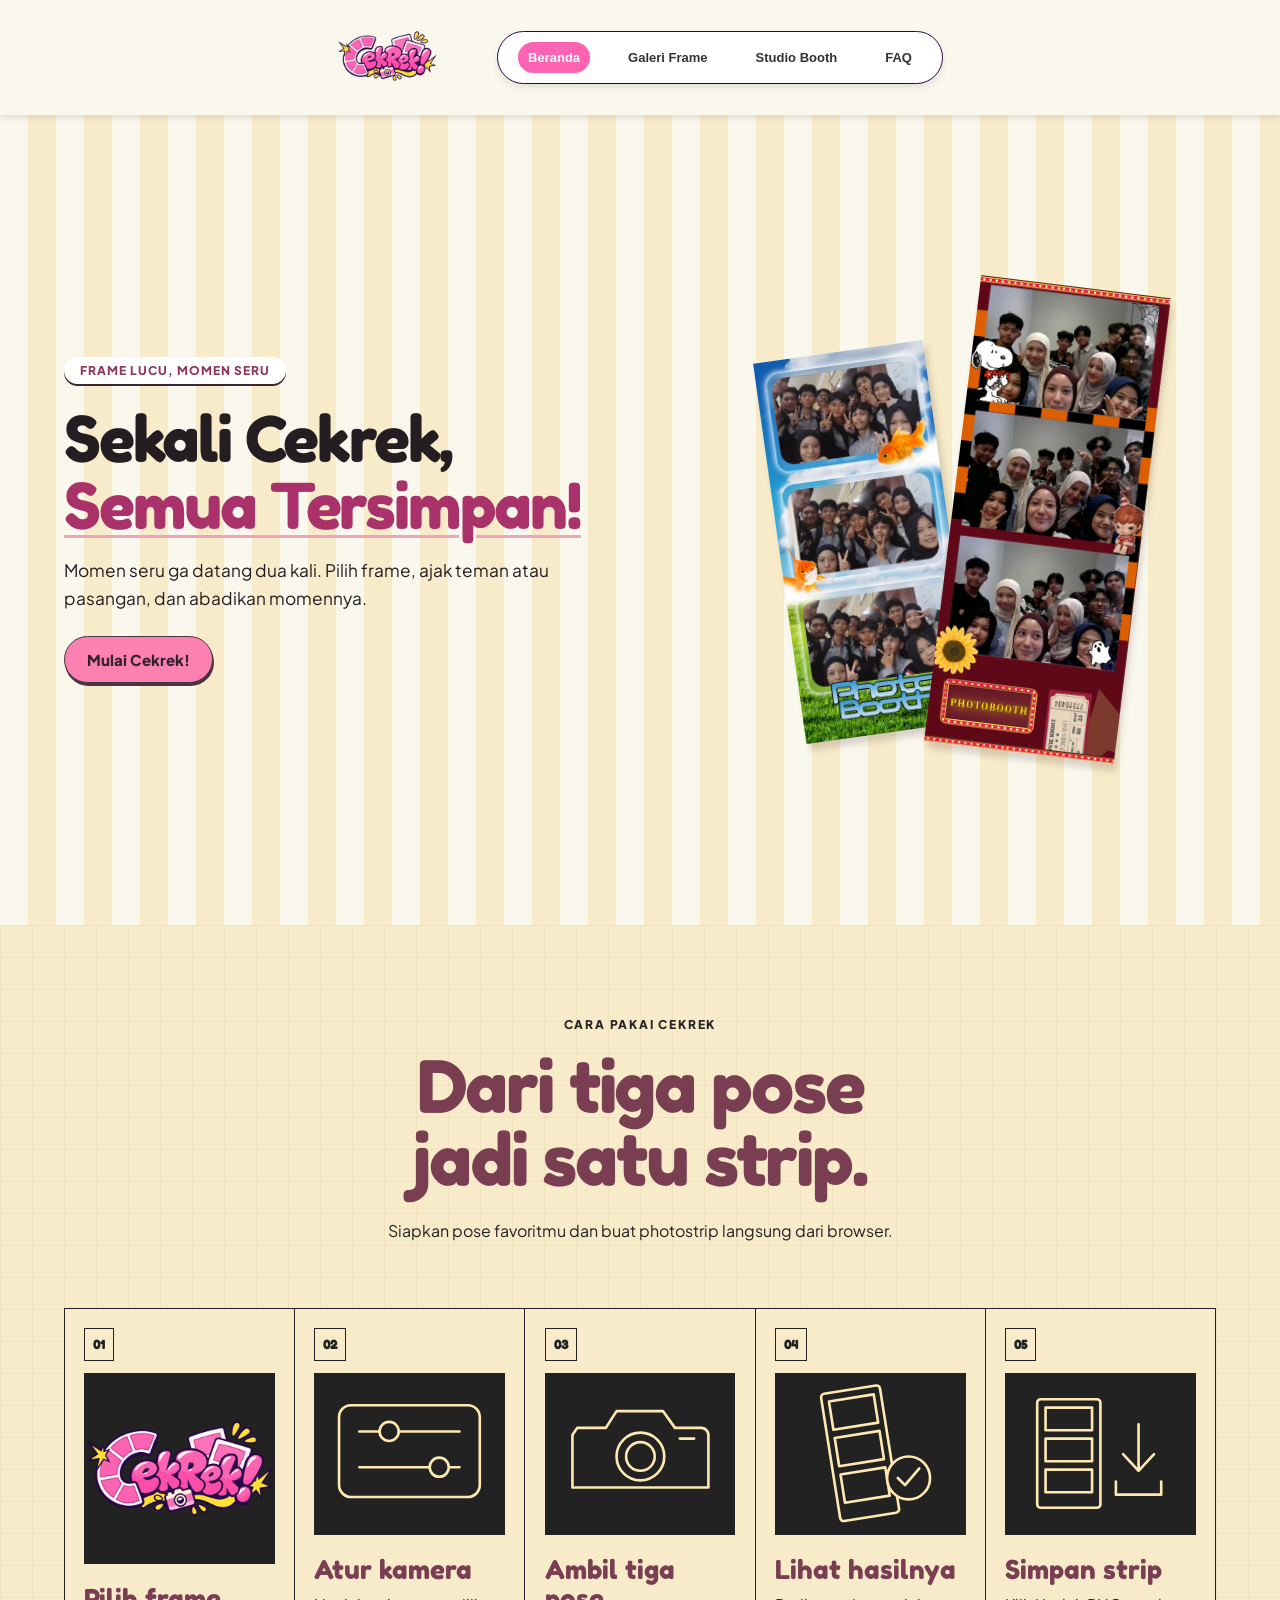
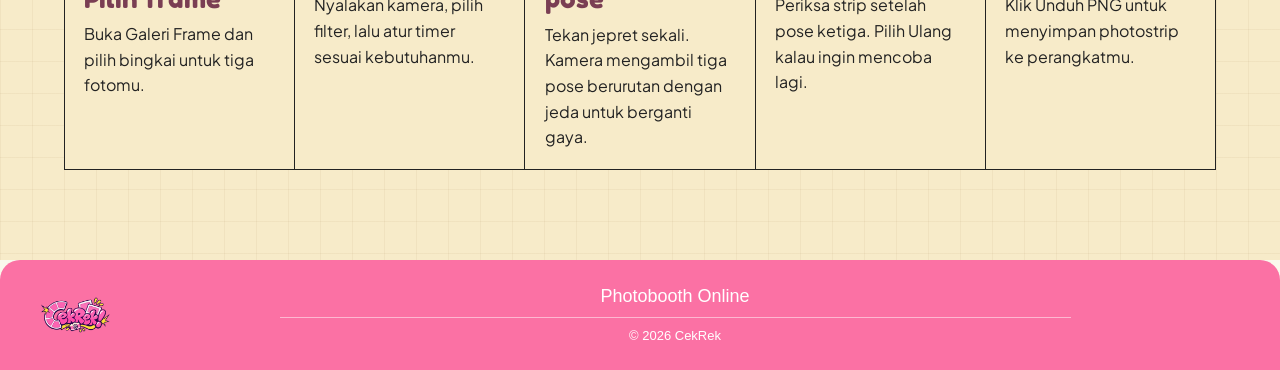
==== commit eb779be0: "rapiin landing page" ====
--- a/index.html
+++ b/index.html
@@ -50,7 +50,6 @@
       <p class="hero-deskripsi">Momen seru ga datang dua kali. Pilih frame, ajak teman atau pasangan, dan abadikan momennya.</p>
       <div class="hero-aksi">
         <a href="#galeri-frame" class="startbutton">Mulai Cekrek!</a>
-        <a href="#galeri-frame" class="galeriframe">Lihat Frame</a>
       </div>
     </div>
     <div class="hero-strip">
@@ -68,7 +67,8 @@
     <ol>
         <li>
           <span class="nomor-panduan" aria-hidden="true">01</span>
-          <svg viewBox="0 0 160 136" aria-hidden="true" focusable="false"><g><g transform="rotate(-10 65 60)"><rect x="25" y="22" width="70" height="78" rx="3"/><rect x="32" y="30" width="56" height="52"/></g><g transform="rotate(9 104 73)"><rect x="71" y="40" width="60" height="70" rx="3"/><rect x="78" y="47" width="46" height="46"/></g></g></svg>
+          <!-- <svg viewBox="0 0 160 136" aria-hidden="true" focusable="false"><g><g transform="rotate(-10 65 60)"><rect x="25" y="22" width="70" height="78" rx="3"/><rect x="32" y="30" width="56" height="52"/></g><g transform="rotate(9 104 73)"><rect x="71" y="40" width="60" height="70" rx="3"/><rect x="78" y="47" width="46" height="46"/></g></g></svg> -->
+           <img src="gambar/logoCekRek.png">
           <h3>Pilih frame</h3>
           <p>Buka Galeri Frame dan pilih bingkai untuk tiga fotomu.</p>
         </li>
--- a/css/base.css
+++ b/css/base.css
@@ -17,3 +17,4 @@
 
 * { box-sizing: border-box; }
 body { margin: 0; background: var(--color-cream); color: #222; font-family: Jakarta, Arial, sans-serif; }
+/*e681a8*/
--- a/css/landing.css
+++ b/css/landing.css
@@ -8,6 +8,11 @@
   background: #fbf8ef;
   color: #241e22;
   overflow: hidden;
+  background: repeating-linear-gradient(
+        90deg,
+        var(--color-cream) 0 28px,
+        #f7ebc9 28px 56px
+    );
 }
 .hero-label {
   display: inline-block;
@@ -39,7 +44,7 @@
   border-radius: 24px; box-shadow: 1px 3px #483342;
 }
 .hero-aksi .startbutton { background: #fc81b0; }
-.hero-aksi a:hover { transform: translateY(-2px); }
+.hero-aksi a:hover { transform: translateY(-2px); background: #e681a8; }
 .hero-strip { position: relative; width: 100%; height: clamp(330px, 39vw, 550px); }
 .hero-strip img {
   position: absolute; object-fit: contain;
--- a/css/panduan.css
+++ b/css/panduan.css
@@ -1,8 +1,8 @@
 .panduan {
-    --kertas: #f6ebce;
-    --tinta: #54221f;
+    --kertas: #f7ebc9;
+    --tinta: var(--color-ink);
 
-    color: #172e47;
+    color: var(--color-plum);
     background-color: var(--kertas);
     background-image:
         linear-gradient(#82633010 1px, transparent 1px),
@@ -19,7 +19,7 @@
 
 .panduan p {
     font: 400 16px/1.6 Jakarta, sans-serif;
-    color: #764c40;
+    color: var(--color-ink);
 }
 
 .panduan .label-panduan {
@@ -31,14 +31,14 @@
 
 .panduan h2,
 .panduan h3 {
-    font-family: Georgia, serif;
+    font-family: Fredoka, sans-serif;
     font-weight: 400;
 }
 
 .panduan h2 {
     font-size: clamp(44px, 5.6vw, 84px);
     line-height: 1.02;
-    letter-spacing: -.055em;
+    letter-spacing: -.030em;
     margin: 16px 0 22px;
 }
 
@@ -47,8 +47,8 @@
     display: grid;
     grid-template-columns: repeat(5, minmax(0, 1fr));
     gap: 1px;
-    border: 1px solid var(--tinta);
-    background: var(--tinta);
+    border: 1px solid var(--color-ink);
+    background: var(--color-ink);
 }
 
 .panduan li {
@@ -60,12 +60,18 @@
 .nomor-panduan {
     display: inline-block;
     padding: 8px;
-    border: 1px solid var(--tinta);
-    color: var(--tinta);
-    font: 800 12px Jakarta, sans-serif;
+    border: 1px solid var(--color-ink);
+    color: var(--color-ink);
+    font: 800 12px Fredoka, sans-serif;
 }
 
 .panduan svg {
+    display: block;
+    width: 100%;
+    margin: 12px 0 20px;
+    background: var(--tinta);
+}
+.panduan img {
     display: block;
     width: 100%;
     margin: 12px 0 20px;
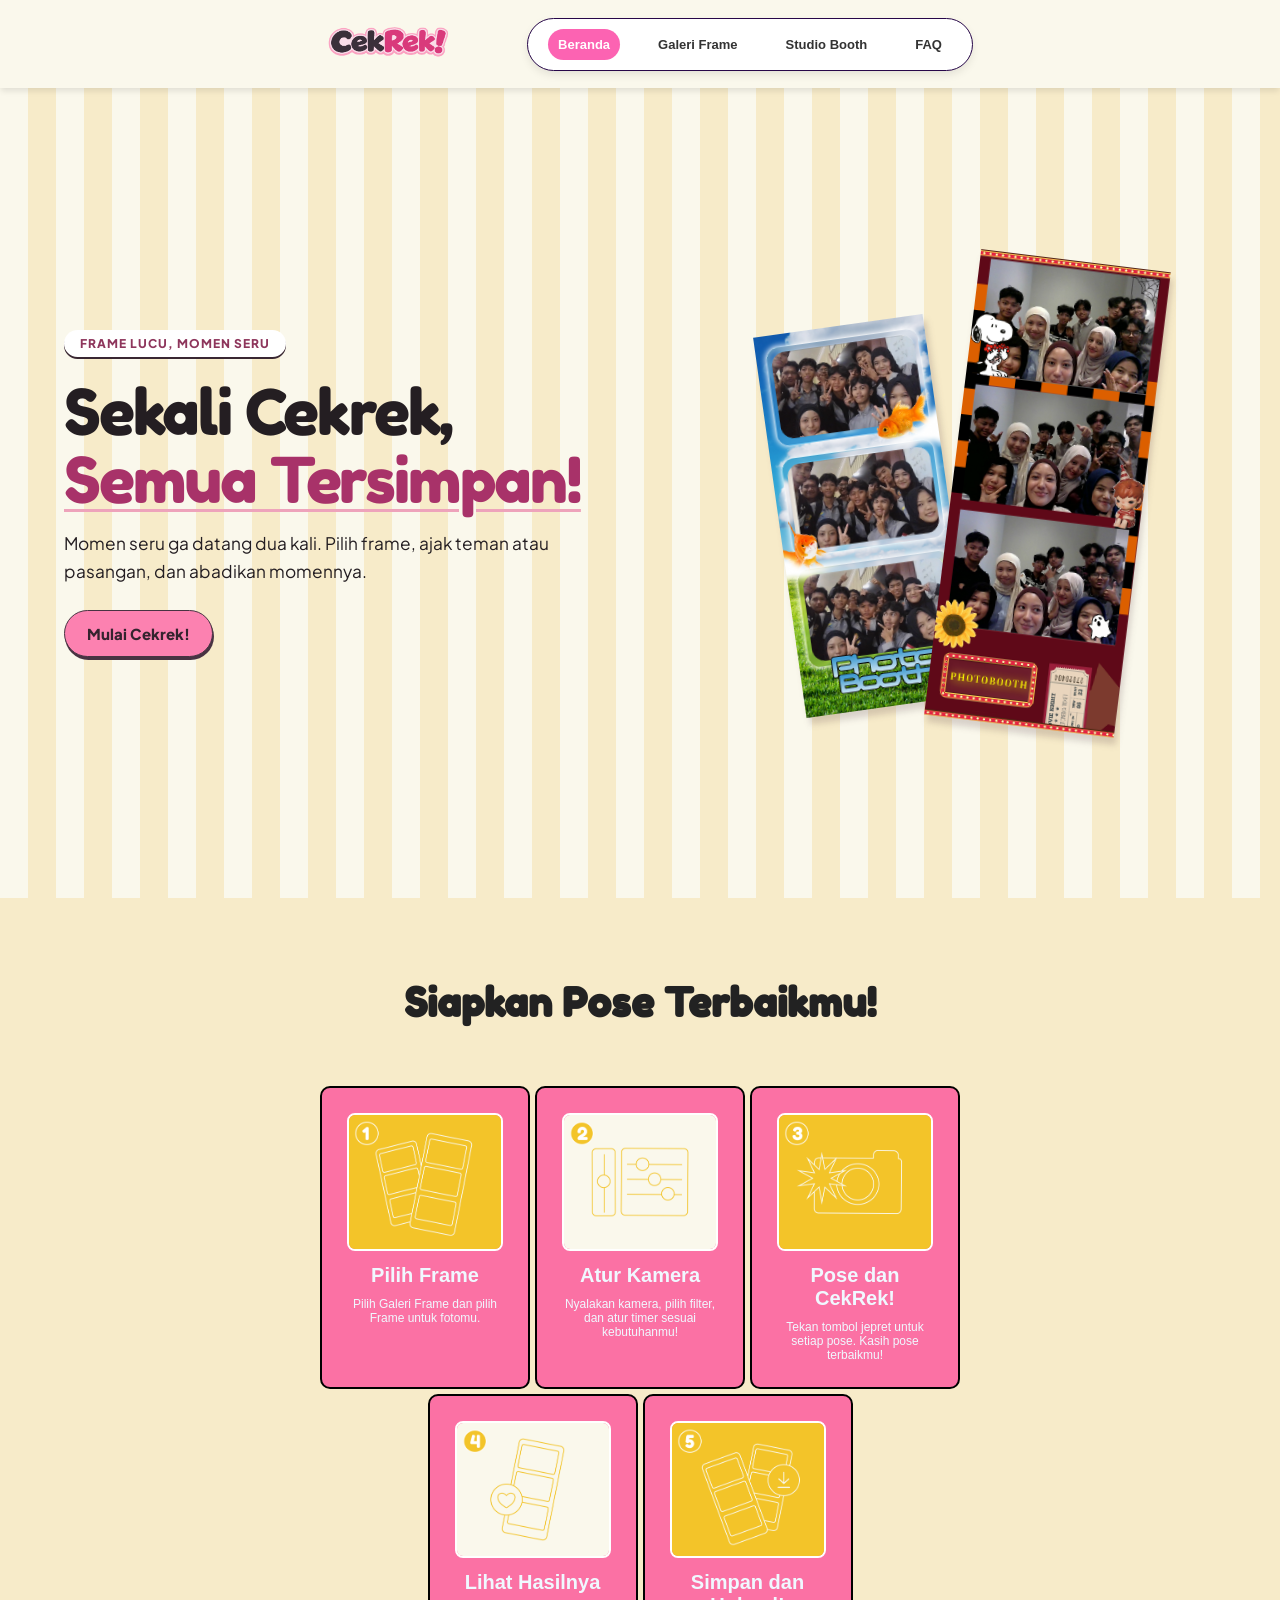
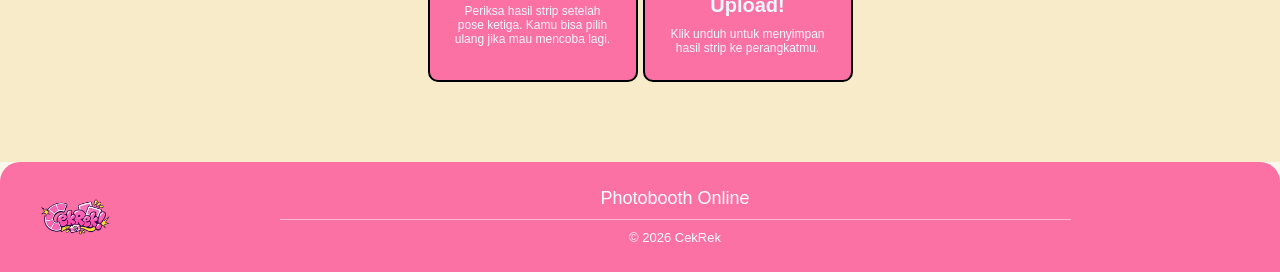
==== commit cc751b40: "panduan, navbar logo, index" ====
--- a/index.html
+++ b/index.html
@@ -26,7 +26,7 @@
   <nav class="navbar">
     <div class="wrapper">
       <div class="logo">
-        <img src="gambar/logoCekRek.png" alt="Logo CekRek">
+        <img src="gambar/Logo_New.png" alt="Logo CekRek">
       </div>
 
       <button class="menu-toggle" type="button" aria-expanded="false" aria-controls="menu-utama">Menu</button>
@@ -58,46 +58,44 @@
     </div>
   </section>
 
-  <section class="panduan" aria-labelledby="judul-panduan">
-    <header>
-      <p class="label-panduan">Cara pakai CekRek</p>
-      <h2 id="judul-panduan">Dari tiga pose<br>jadi satu strip.</h2>
-      <p>Siapkan pose favoritmu dan buat photostrip langsung dari browser.</p>
-    </header>
-    <ol>
-        <li>
-          <span class="nomor-panduan" aria-hidden="true">01</span>
-          <!-- <svg viewBox="0 0 160 136" aria-hidden="true" focusable="false"><g><g transform="rotate(-10 65 60)"><rect x="25" y="22" width="70" height="78" rx="3"/><rect x="32" y="30" width="56" height="52"/></g><g transform="rotate(9 104 73)"><rect x="71" y="40" width="60" height="70" rx="3"/><rect x="78" y="47" width="46" height="46"/></g></g></svg> -->
-           <img src="gambar/logoCekRek.png">
-          <h3>Pilih frame</h3>
-          <p>Buka Galeri Frame dan pilih bingkai untuk tiga fotomu.</p>
-        </li>
-        <li>
-          <span class="nomor-panduan" aria-hidden="true">02</span>
-          <svg viewBox="0 0 160 136" aria-hidden="true" focusable="false"><g><rect x="21" y="27" width="118" height="77" rx="10"/><path d="M38 49h84M38 79h84"/><circle cx="63" cy="49" r="8"/><circle cx="105" cy="79" r="8"/></g></svg>
-          <h3>Atur kamera</h3>
-          <p>Nyalakan kamera, pilih filter, lalu atur timer sesuai kebutuhanmu.</p>
-        </li>
-        <li>
-          <span class="nomor-panduan" aria-hidden="true">03</span>
-          <svg viewBox="0 0 160 136" aria-hidden="true" focusable="false"><g><path d="M27 46h24l9-14h39l10 14h22a6 6 0 0 1 6 6v44H23V52z"/><circle cx="80" cy="70" r="20"/><circle cx="80" cy="70" r="12"/><path d="M113 55h12"/></g></svg>
-          <h3>Ambil tiga pose</h3>
-          <p>Tekan jepret sekali. Kamera mengambil tiga pose berurutan dengan jeda untuk berganti gaya.</p>
-        </li>
-        <li>
-          <span class="nomor-panduan" aria-hidden="true">04</span>
-          <svg viewBox="0 0 160 136" aria-hidden="true" focusable="false"><g><g transform="rotate(-9 73 65)"><rect x="46" y="13" width="50" height="108" rx="3"/><path d="M52 20h38v24H52z M52 51h38v24H52z M52 82h38v24H52z"/></g><circle cx="112" cy="88" r="18"/><path d="m103 88 6 6 12-14"/></g></svg>
-          <h3>Lihat hasilnya</h3>
-          <p>Periksa strip setelah pose ketiga. Pilih Ulang kalau ingin mencoba lagi.</p>
-        </li>
-        <li>
-          <span class="nomor-panduan" aria-hidden="true">05</span>
-          <svg viewBox="0 0 160 136" aria-hidden="true" focusable="false"><g><rect x="27" y="22" width="53" height="91" rx="3"/><path d="M34 29h39v19H34z M34 55h39v19H34z M34 81h39v19H34z M112 43v38m-13-13 13 14 13-14 M93 91v11h38V91"/></g></svg>
-          <h3>Simpan strip</h3>
-          <p>Klik Unduh PNG untuk menyimpan photostrip ke perangkatmu.</p>
-        </li>
-    </ol>
-  </section>
+  <!-- PANDUAN START HERE-->
+   <section class="panduanmenu">
+        <h2 style="padding-bottom: 30px; font-size: 40px;">Siapkan Pose Terbaikmu!</h2>
+
+        <div class="panduancont">
+            <div class="panduancard">
+                <img src="gambar/step1.png" alt="Pilih Frame">
+                <h3>Pilih Frame</h3>
+                <p>Pilih Galeri Frame dan pilih Frame untuk fotomu.</p>
+            </div>
+
+            <div class="panduancard">
+                <img src="gambar/step2.png" alt="Atur Kamera">
+                <h3>Atur Kamera</h3>
+                <p>Nyalakan kamera, pilih filter, dan atur timer sesuai kebutuhanmu!</p>
+            </div>
+
+            <div class="panduancard">
+                <img src="gambar/step3.png" alt="Pose dan CekRek!">
+                <h3>Pose dan CekRek!</h3>
+                <p>Tekan tombol jepret untuk setiap pose. Kasih pose terbaikmu!</p>
+            </div>
+
+            <div class="panduancard">
+                <img src="gambar/step4.png" alt="Lihat Hasilnya">
+                <h3>Lihat Hasilnya</h3>
+                <p>Periksa hasil strip setelah pose ketiga. Kamu bisa pilih ulang jika mau mencoba lagi.</p>
+            </div>
+
+            <div class="panduancard">
+                <img src="gambar/step5.png" alt="Simpan dan Upload!">
+                <h3>Simpan dan Upload!</h3>
+                <p>Klik unduh untuk menyimpan hasil strip ke perangkatmu.</p>
+            </div>
+        </div>
+    </section>
+
+  
   </div>
 
   <!-- GALERI FRAME SECTION -->
--- a/css/navbar.css
+++ b/css/navbar.css
@@ -19,6 +19,8 @@
     display: flex;
     justify-content: center;
     align-items: center;
+    padding-top: 10px;
+    padding-bottom: 10px;
     padding-left: 20px;
     padding-right: 20px;
 }
@@ -34,7 +36,7 @@
 }
 
 .logo img {
-    width: 100px;
+    width: 160px;
     height: auto;
     object-fit: contain;
 }
--- a/css/panduan.css
+++ b/css/panduan.css
@@ -1,146 +1,53 @@
-.panduan {
-    --kertas: #f7ebc9;
-    --tinta: var(--color-ink);
-
-    color: var(--color-plum);
-    background-color: var(--kertas);
-    background-image:
-        linear-gradient(#82633010 1px, transparent 1px),
-        linear-gradient(90deg, #82633010 1px, transparent 1px);
-    background-size: 32px 32px;
-    padding: clamp(48px, 7vw, 100px) max(5vw, calc((100% - 1320px) / 2));
-}
-
-.panduan header {
-    max-width: 670px;
-    margin: 0 auto clamp(36px, 5vw, 72px);
-    text-align: center;
-}
-
-.panduan p {
-    font: 400 16px/1.6 Jakarta, sans-serif;
-    color: var(--color-ink);
-}
-
-.panduan .label-panduan {
-    font-size: 12px;
-    font-weight: 800;
-    letter-spacing: .15em;
-    text-transform: uppercase;
-}
-
-.panduan h2,
-.panduan h3 {
-    font-family: Fredoka, sans-serif;
-    font-weight: 400;
-}
-
-.panduan h2 {
-    font-size: clamp(44px, 5.6vw, 84px);
-    line-height: 1.02;
-    letter-spacing: -.030em;
-    margin: 16px 0 22px;
-}
-
-.panduan ol {
-    list-style: none;
-    display: grid;
-    grid-template-columns: repeat(5, minmax(0, 1fr));
-    gap: 1px;
-    border: 1px solid var(--color-ink);
-    background: var(--color-ink);
-}
-
-.panduan li {
-    min-width: 0;
-    padding: clamp(14px, 1.5vw, 24px);
-    background: var(--kertas);
-}
-
-.nomor-panduan {
-    display: inline-block;
-    padding: 8px;
-    border: 1px solid var(--color-ink);
-    color: var(--color-ink);
-    font: 800 12px Fredoka, sans-serif;
-}
-
-.panduan svg {
-    display: block;
-    width: 100%;
-    margin: 12px 0 20px;
-    background: var(--tinta);
-}
-.panduan img {
-    display: block;
-    width: 100%;
-    margin: 12px 0 20px;
-    background: var(--tinta);
-}
-
-.panduan svg g {
-    fill: var(--tinta);
-    stroke: #ffe8b1;
-    stroke-width: 2.2;
-    stroke-linejoin: round;
-    stroke-linecap: round;
-}
-
-.panduan h3 {
-    font-size: clamp(22px, 2vw, 30px);
-    line-height: 1.15;
-    margin-bottom: 8px;
-}
-
-
-/* ========================================
-   RESPONSIVE TABLET
-======================================== */
-
-@media (max-width: 900px) {
-    .panduan ol {
-        grid-template-columns: repeat(2, minmax(0, 1fr));
-        background: transparent;
-        border: 0;
-        gap: 12px;
+.panduanmenu{
+        background-color:#f7ebc9;
+        width: 100%;
+        height: auto;
+        padding: 80px 280px;
+        margin-top: 0px;
+        margin-bottom: 0;
+        text-align: center;
     }
 
-    .panduan li {
-        border: 1px solid var(--tinta);
-    }
-}
-
-
-/* ========================================
-   RESPONSIVE MOBILE
-======================================== */
-
-@media (max-width: 540px) {
-    .panduan ol {
-        grid-template-columns: 1fr;
+    .panduancont{
+        display: flex;
+        justify-content: center;
+        gap: 5px;
+        flex-wrap: wrap;
+        margin-top: 30px;
     }
 
-    .panduan li {
-        display: grid;
-        grid-template-columns: 84px 1fr;
-        column-gap: 15px;
-        align-content: start;
+    .panduancard{
+        background-color: #fb71a4;
+        color:aliceblue;
+        height: auto;
+        width: 210px;
+        border-radius: 10px;
+        padding: 25px;
+        text-align: center;
+        border: 2px solid #000000;
     }
 
-    .panduan svg {
-        grid-column: 1;
-        grid-row: 1 / 4;
-        align-self: center;
-        margin: 0;
+    .panduancard img{
+        width: 100%;
+        height: auto;
+        object-fit: cover;
+        border-radius: 8px;
+        border: 2px solid rgb(255, 255, 255);
     }
 
-    .panduan li > :not(svg) {
-        grid-column: 2;
+    .panduanmenu h2{
+        font-family:'Fredoka', cursive;
+
     }
 
-    .nomor-panduan {
-        justify-self: start;
-        margin-bottom: 6px;
-        padding: 3px 6px;
+    .panduancard h3{
+        font-family: 'Plus Jakarta Sans', sans-serif;
+        margin-top: 10px;
+        font-size: 20px;
     }
-}+
+    .panduancard p{
+        font-family: 'Plus Jakarta Sans', sans-serif;
+        margin-top: 10px;
+        font-size: 12px;
+    }
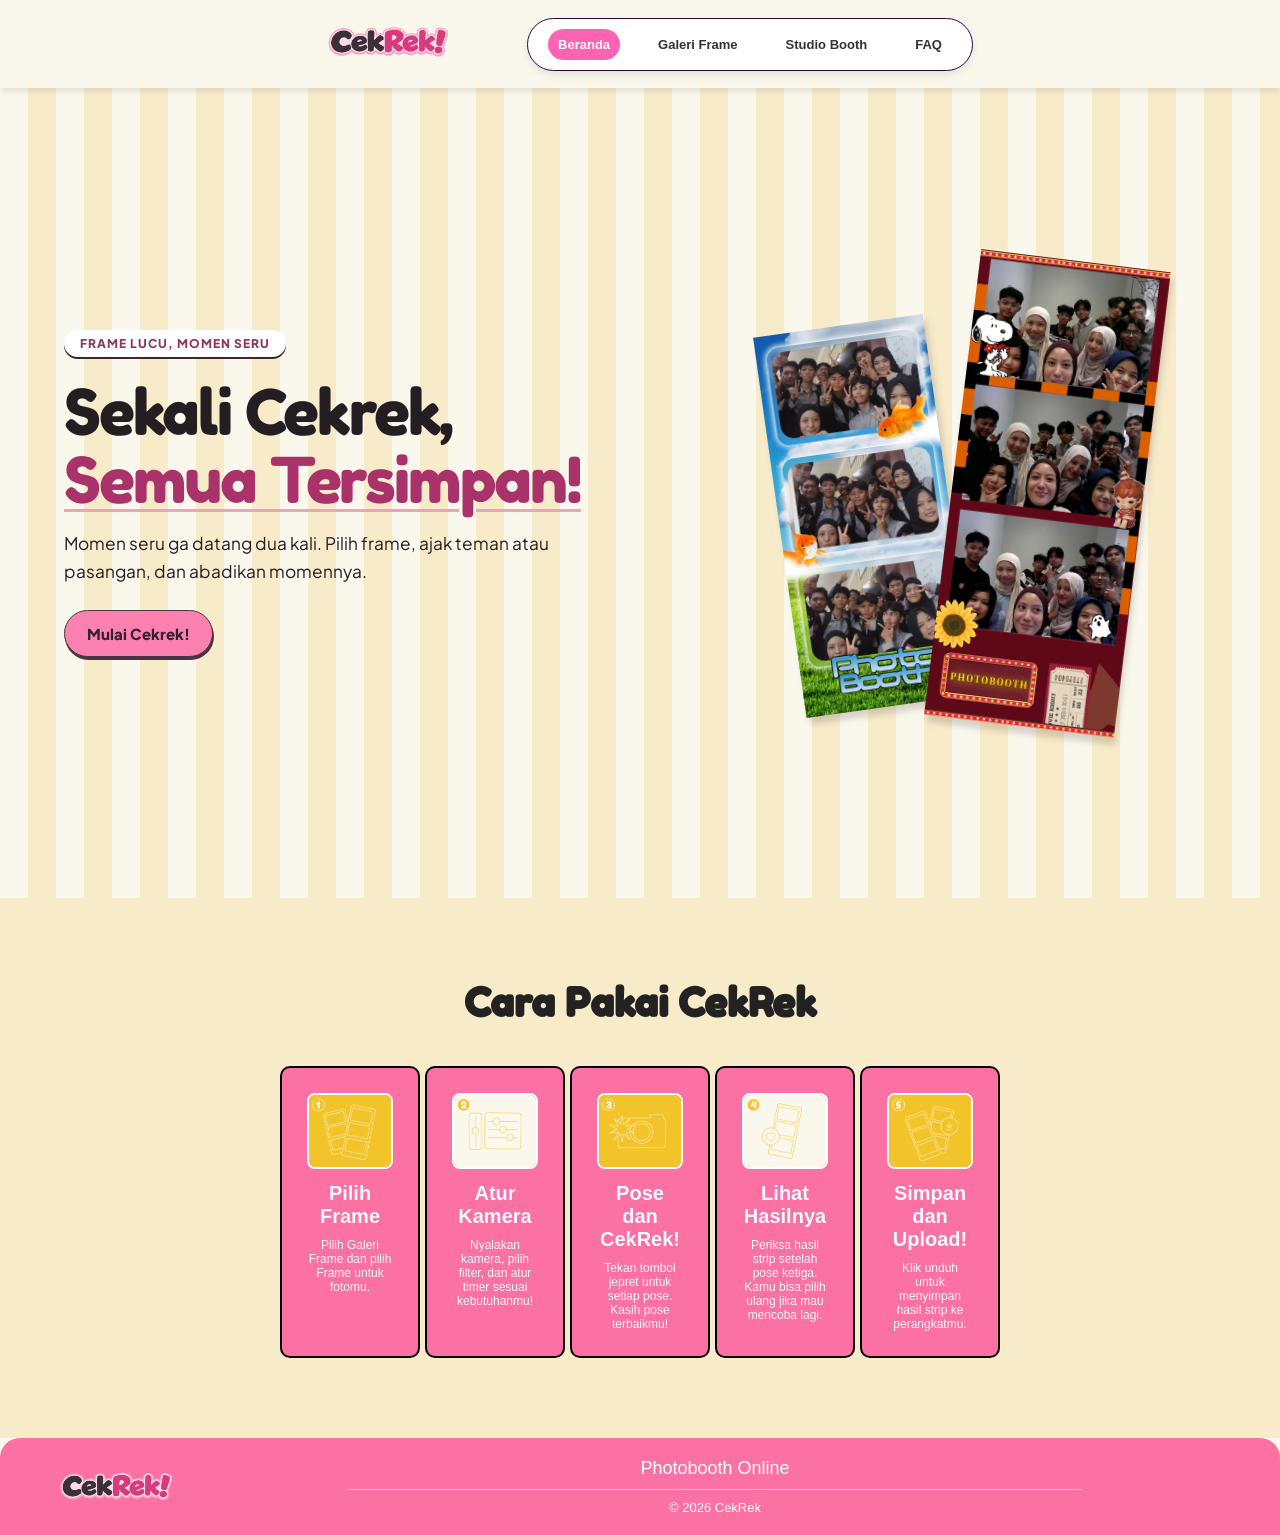
==== commit 1cdc9219: "panduan, footer, index" ====
--- a/index.html
+++ b/index.html
@@ -60,7 +60,7 @@
 
   <!-- PANDUAN START HERE-->
    <section class="panduanmenu">
-        <h2 style="padding-bottom: 30px; font-size: 40px;">Siapkan Pose Terbaikmu!</h2>
+        <h2 style="padding-bottom: 10px; font-size: 40px;">Cara Pakai CekRek</h2>
 
         <div class="panduancont">
             <div class="panduancard">
@@ -265,7 +265,7 @@
 
   <!-- FOOTER -->
   <footer class="footer">
-    <img src="gambar/logoCekRek.png" alt="Logo CekRek" class="footer-logo">
+    <img src="gambar/Logo_New.png" alt="Logo CekRek" class="footer-logo">
     <div class="tengah">
       <p class="tagline">Photobooth Online</p>
       <hr>
--- a/css/panduan.css
+++ b/css/panduan.css
@@ -12,7 +12,6 @@
         display: flex;
         justify-content: center;
         gap: 5px;
-        flex-wrap: wrap;
         margin-top: 30px;
     }
 
--- a/css/faq.css
+++ b/css/faq.css
@@ -1,5 +1,6 @@
 /* ---------- FAQ ---------- */
 .faq {
+  width: 100%;          /* tambahkan ini */
   max-width: 980px;
   margin: 0 auto;
   padding: 40px 20px;
@@ -77,7 +78,7 @@
   text-align: center;
 }
 
-.footer-logo { height: 70px; }
+.footer-logo { height: 50px; }
 .tengah  { flex: 1; }
 .tagline { margin: 0 0 10px; font-size: 18px; }
 .copy    { margin: 10px 0 0; font-size: 13px; }
@@ -94,4 +95,16 @@
   .footer { flex-direction: column; gap: 12px; padding: 16px; }
   .pertanyaan { padding: 16px 20px; font-size: 16px; }
   .jawaban { padding: 14px 20px 18px; }
-}+}
+
+/* Footer tetap di bawah */
+body {
+  min-height: 100vh;
+  display: flex;
+  flex-direction: column;
+}
+
+.footer {
+  margin-top: auto;
+}
+
